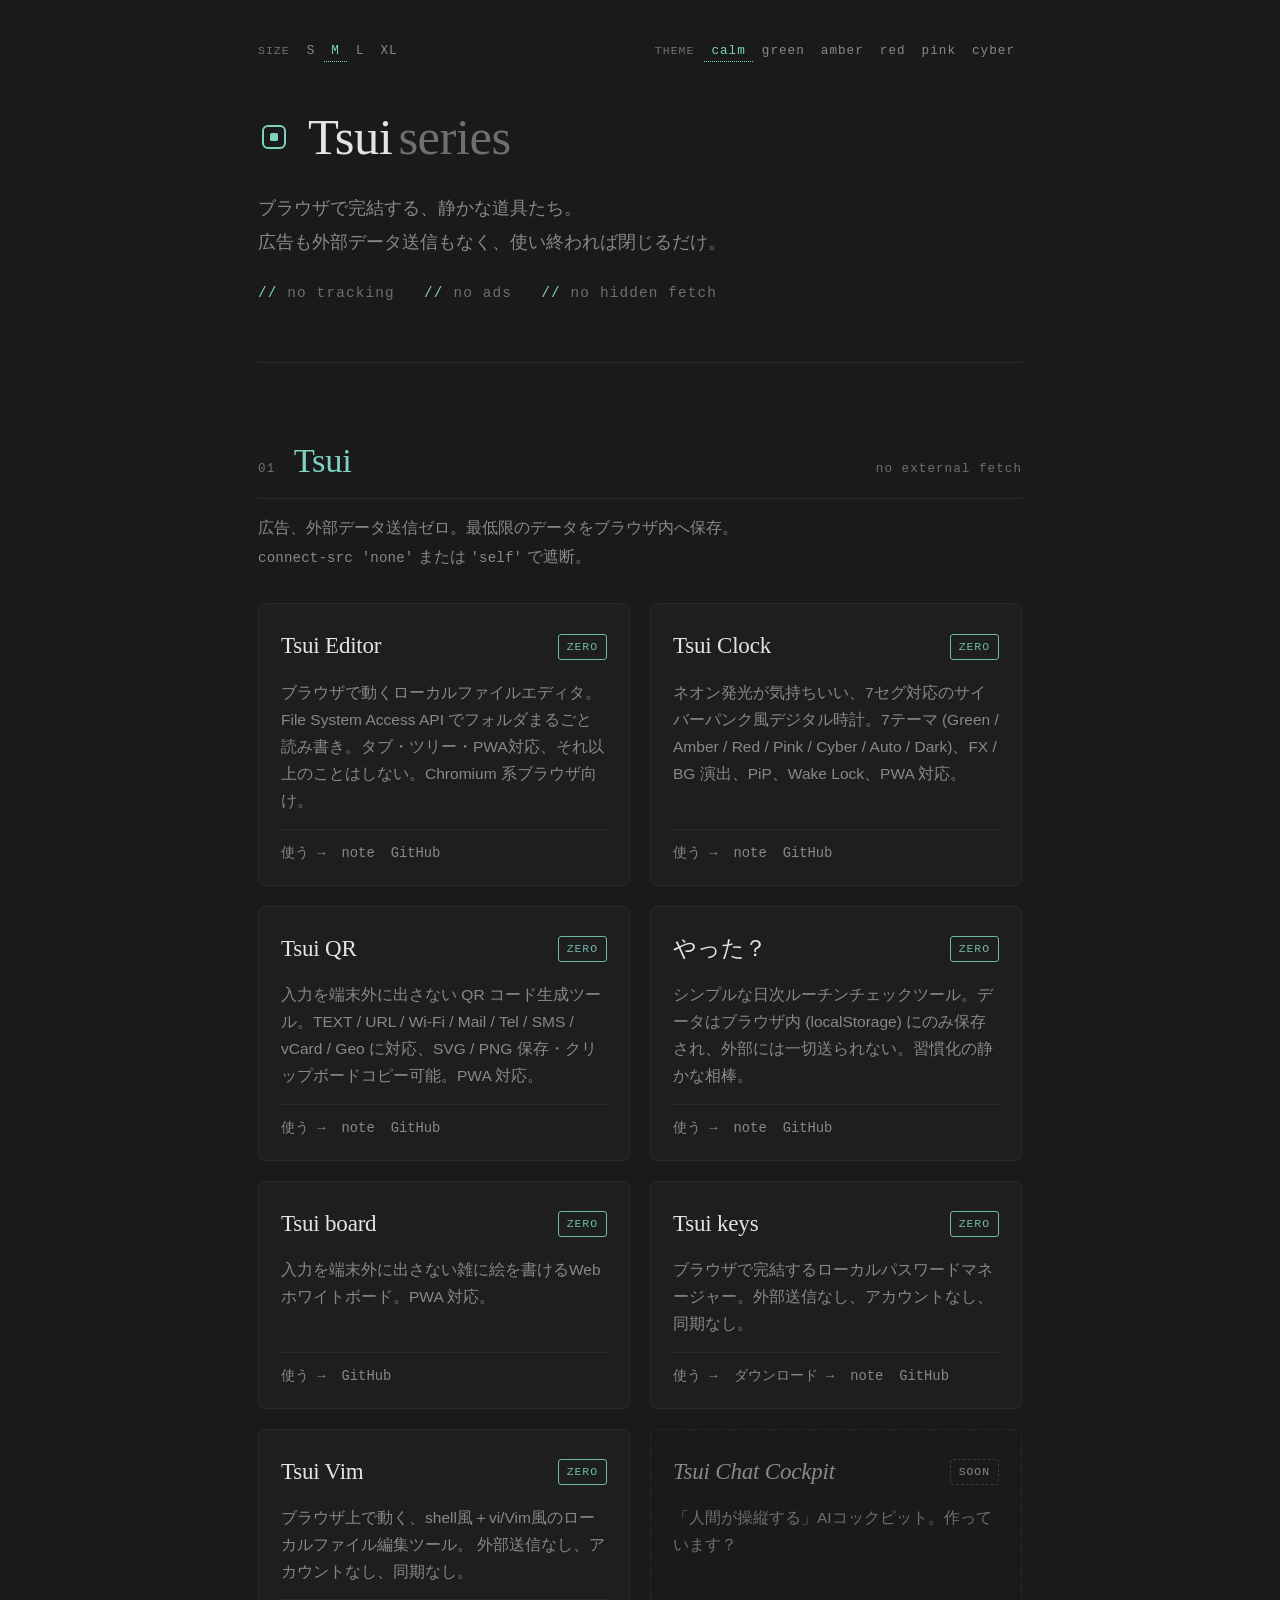
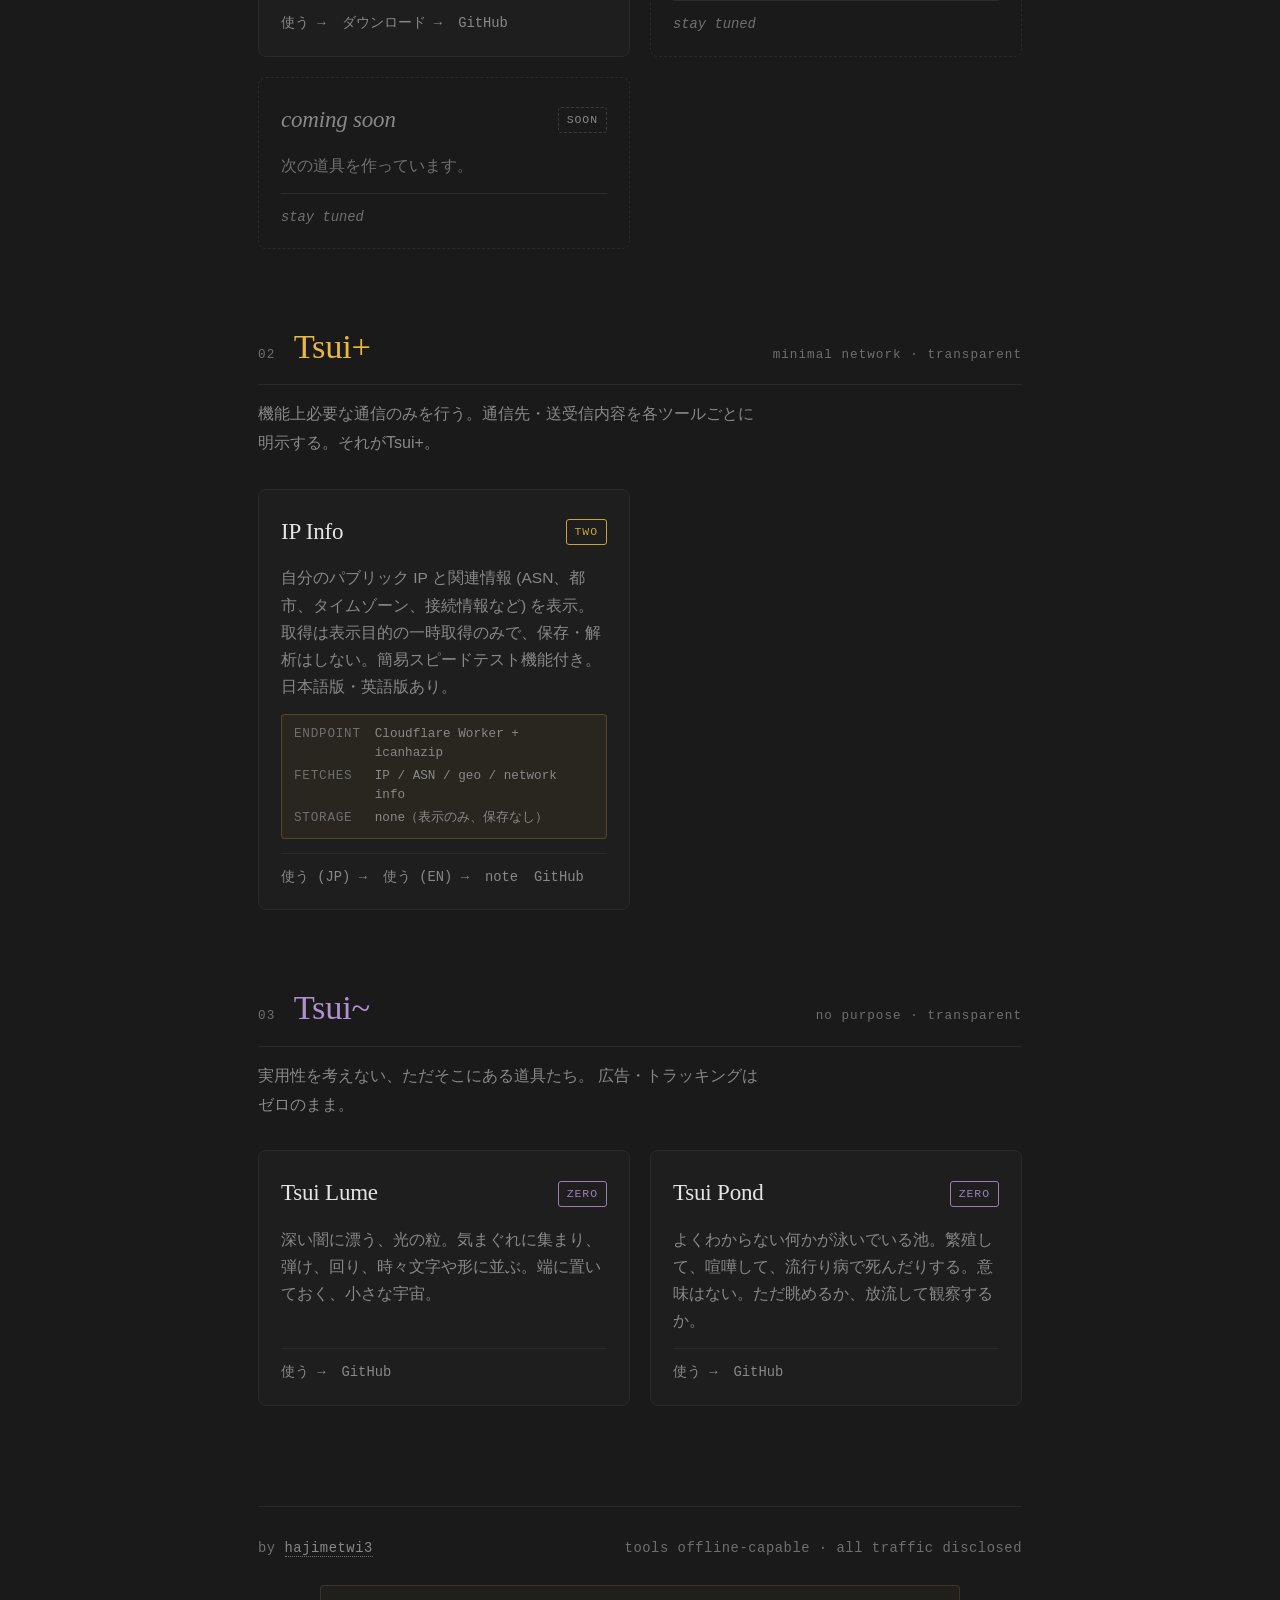
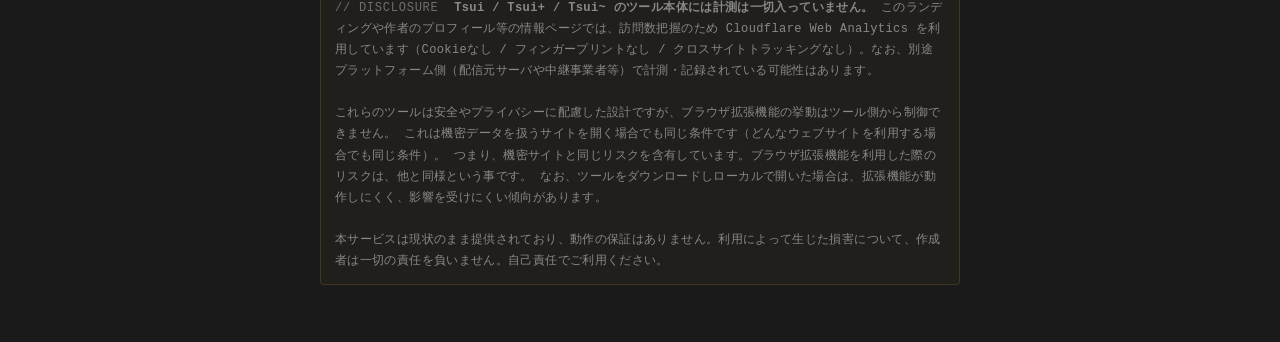
==== docs/Tsui-series/index.html @ 304be8a9 "Update index.html" ====
<!DOCTYPE html>
<html lang="ja" data-size="M">
<head>
<meta charset="UTF-8">
<!-- Clickjacking defense -->
<style id="antiClickjack">html{display:none !important;}</style>
<script>
  (function(){
    if (self === top) {
      var s = document.getElementById('antiClickjack');
      if (s && s.parentNode) s.parentNode.removeChild(s);
    } else {
      try { top.location = self.location; } catch (e) {}
      try { document.documentElement.innerHTML = ''; } catch (e) {}
    }
  })();
</script>
<meta name="viewport" content="width=device-width, initial-scale=1">
<meta name="referrer" content="no-referrer">
<meta name="theme-color" content="#1a1a1a">
<meta name="description" content="Tsui series — 静かな道具たち。ブラウザで完結、広告なし、プライバシー配慮。">
<meta http-equiv="Content-Security-Policy" content="default-src 'none'; script-src 'self' 'unsafe-inline' https://static.cloudflareinsights.com; style-src 'self' 'unsafe-inline'; img-src 'self' data:; font-src 'self' data:; connect-src https://cloudflareinsights.com; base-uri 'none'; form-action 'none';">
<link rel="icon" href="data:image/svg+xml,%3Csvg xmlns='http://www.w3.org/2000/svg' viewBox='0 0 32 32'%3E%3Crect width='32' height='32' rx='6' fill='%231a1a1a'/%3E%3Crect x='7' y='7' width='18' height='18' rx='4' fill='none' stroke='%237dd3c0' stroke-width='2'/%3E%3Crect x='13' y='13' width='6' height='6' rx='1' fill='%237dd3c0'/%3E%3C/svg%3E">
<title>Tsui series — 静かな道具たち</title>
<style>
  * { box-sizing: border-box; margin: 0; padding: 0; }

  :root {
    --bg: #1a1a1a;
    --bg-card: #1e1e1e;
    --fg: #e4e4e4;
    --fg-dim: #888;
    --fg-faint: #6f6f6f;
    --accent: #7dd3c0;         /* calm — teal */
    --accent-plus: #e8b842;    /* calm — amber */
    --accent-tilde: #b28fd0;   /* calm — muted violet (for Tsui~) */
    --glow-color: transparent;
    --border: #2a2a2a;
    --border-strong: #3a3a3a;
    --fs-scale: 1.15;          /* M (default): S=1.0 / M=1.15 / L=1.3 / XL=1.5 */
  }

  /* ========== Font size levels ========== */

  html[data-size="S"]  { --fs-scale: 1;    }
  html[data-size="M"]  { --fs-scale: 1.15; }
  html[data-size="L"]  { --fs-scale: 1.3;  }
  html[data-size="XL"] { --fs-scale: 1.5;  }

  /* ========== Neon themes (Tsui Clock 互換パレット) ========== */

  html[data-theme="green"]  { --accent:#39ff77; --accent-plus:#ffb000; --accent-tilde:#c0a8ff; --glow-color:#39ff77; }
  html[data-theme="amber"]  { --accent:#ffb000; --accent-plus:#ff26b3; --accent-tilde:#8affc0; --glow-color:#ffb000; }
  html[data-theme="red"]    { --accent:#ffc0b8; --accent-plus:#39ff77; --accent-tilde:#b8c8ff; --glow-color:#ff2020; }
  html[data-theme="pink"]   { --accent:#ffc8f0; --accent-plus:#39ff77; --accent-tilde:#c8e0ff; --glow-color:#ff26b3; }
  html[data-theme="cyber"]  { --accent:#B2FFCA; --accent-plus:#ff26b3; --accent-tilde:#ffd4a3; --glow-color:#39ff77; }

  html[data-theme] h1.title,
  html[data-theme] .tier h2,
  html[data-theme] .plus-sign,
  html[data-theme] .tilde-sign,
  html[data-theme] .theme-switch button.active {
    text-shadow: 0 0 10px var(--glow-color), 0 0 22px var(--glow-color);
  }
  html[data-theme] .brand svg {
    filter: drop-shadow(0 0 6px var(--glow-color));
  }

  html { background: var(--bg); }

  body {
    font-family: -apple-system, BlinkMacSystemFont, "Segoe UI", "Hiragino Sans", "Yu Gothic UI", sans-serif;
    background: var(--bg);
    color: var(--fg);
    font-size: calc(15px * var(--fs-scale));
    line-height: 1.75;
    -webkit-font-smoothing: antialiased;
    min-height: 100vh;
  }

  .mono, code {
    font-family: ui-monospace, "SF Mono", Menlo, Consolas, monospace;
    font-size: 0.88em;
    letter-spacing: 0.01em;
  }
  code { color: var(--fg-dim); }

  .container {
    max-width: 820px;
    margin: 0 auto;
    padding: 40px 28px 60px;
  }

  /* ========== Theme switch ========== */

  .theme-switch {
    display: flex;
    align-items: center;
    justify-content: flex-end;
    gap: 2px;
    font-family: ui-monospace, "SF Mono", Menlo, Consolas, monospace;
    font-size: calc(11px * var(--fs-scale));
    letter-spacing: 0.08em;
    flex-wrap: wrap;
  }

  .theme-switch .theme-label {
    color: var(--fg-faint);
    margin-right: 8px;
    font-size: calc(10px * var(--fs-scale));
    text-transform: uppercase;
  }

  .theme-switch button {
    background: transparent;
    border: none;
    color: var(--fg-dim);
    cursor: pointer;
    font-family: inherit;
    font-size: inherit;
    letter-spacing: inherit;
    padding: 3px 7px;
    border-bottom: 1px dotted transparent;
    transition: color 0.2s, border-color 0.2s, text-shadow 0.3s;
  }

  .theme-switch button:hover { color: var(--fg); }

  .theme-switch button.active {
    color: var(--accent);
    border-bottom-color: var(--accent);
  }

  /* ========== Size switch (theme-switch と同じ見た目、位置は左) ========== */

  .top-controls {
    display: flex;
    justify-content: space-between;
    align-items: center;
    gap: 12px;
    margin-bottom: 50px;
    flex-wrap: wrap;
  }

  .size-switch {
    display: flex;
    align-items: center;
    gap: 2px;
    font-family: ui-monospace, "SF Mono", Menlo, Consolas, monospace;
    font-size: calc(11px * var(--fs-scale));
    letter-spacing: 0.08em;
  }

  .size-switch .size-label {
    color: var(--fg-faint);
    margin-right: 8px;
    font-size: calc(10px * var(--fs-scale));
    text-transform: uppercase;
  }

  .size-switch button {
    background: transparent;
    border: none;
    color: var(--fg-dim);
    cursor: pointer;
    font-family: inherit;
    font-size: inherit;
    letter-spacing: inherit;
    padding: 3px 7px;
    border-bottom: 1px dotted transparent;
    transition: color 0.2s, border-color 0.2s;
  }

  .size-switch button:hover { color: var(--fg); }

  .size-switch button.active {
    color: var(--accent);
    border-bottom-color: var(--accent);
  }

  /* ========== Masthead ========== */

  .masthead {
    padding-bottom: 56px;
    border-bottom: 1px solid var(--border);
    margin-bottom: 80px;
  }

  .brand {
    display: flex;
    align-items: center;
    gap: 18px;
    margin-bottom: 28px;
  }

  .brand svg {
    width: 32px;
    height: 32px;
    color: var(--accent);
    flex-shrink: 0;
    transition: filter 0.3s;
  }

  h1.title {
    font-family: Georgia, "Iowan Old Style", "Hiragino Mincho ProN", "Yu Mincho", serif;
    font-size: calc(44px * var(--fs-scale));
    font-weight: 400;
    letter-spacing: -0.5px;
    line-height: 1;
    transition: text-shadow 0.3s;
  }

  h1.title .series {
    color: var(--fg-faint);
    font-weight: 300;
    margin-left: 6px;
    text-shadow: none !important;
  }

  .tagline {
    color: var(--fg-dim);
    font-size: calc(16px * var(--fs-scale));
    line-height: 1.85;
    max-width: 58ch;
  }

  .manifesto {
    margin-top: 22px;
    font-family: ui-monospace, "SF Mono", Menlo, Consolas, monospace;
    font-size: calc(12.5px * var(--fs-scale));
    letter-spacing: 0.08em;
    color: var(--fg-faint);
    text-transform: lowercase;
  }

  .manifesto span { color: var(--accent); }

  /* ========== Tier ========== */

  .tier { margin-bottom: 80px; }
  .tier:last-of-type { margin-bottom: 0; }

  .tier-header {
    display: flex;
    align-items: baseline;
    gap: 18px;
    margin-bottom: 14px;
    padding-bottom: 18px;
    border-bottom: 1px solid var(--border);
  }

  .tier-num {
    color: var(--fg-faint);
    font-size: calc(11px * var(--fs-scale));
    font-family: ui-monospace, "SF Mono", Menlo, Consolas, monospace;
    letter-spacing: 0.1em;
  }

  .tier h2 {
    font-family: Georgia, "Iowan Old Style", "Hiragino Mincho ProN", "Yu Mincho", serif;
    font-size: calc(30px * var(--fs-scale));
    font-weight: 400;
    letter-spacing: -0.3px;
    line-height: 1;
    color: var(--accent);
    transition: text-shadow 0.3s;
  }

  .tier.plus h2 { color: var(--accent-plus); }
  .tier.plus h2 .plus-sign { color: var(--accent-plus); }

  .tier.tilde h2 { color: var(--accent-tilde); }
  .tier.tilde h2 .tilde-sign { color: var(--accent-tilde); font-weight: 300; }

  .tier-meta {
    color: var(--fg-faint);
    font-size: calc(11px * var(--fs-scale));
    font-family: ui-monospace, "SF Mono", Menlo, Consolas, monospace;
    letter-spacing: 0.08em;
    margin-left: auto;
  }

  .tier-desc {
    color: var(--fg-dim);
    font-size: calc(14px * var(--fs-scale));
    line-height: 1.8;
    margin-bottom: 32px;
    max-width: 56ch;
  }

  /* ========== Tool cards ========== */

  .tools {
    display: grid;
    grid-template-columns: repeat(auto-fill, minmax(340px, 1fr));
    gap: 20px;
  }

  .tool {
    background: var(--bg-card);
    border: 1px solid var(--border);
    border-radius: 8px;
    padding: 22px 22px 18px;
    display: flex;
    flex-direction: column;
    transition: border-color 0.2s ease;
  }

  .tool:hover { border-color: var(--border-strong); }

  .tool-head {
    display: flex;
    align-items: center;
    gap: 10px;
    margin-bottom: 12px;
    flex-wrap: wrap;
  }

  .tool h3 {
    font-family: Georgia, "Iowan Old Style", "Hiragino Mincho ProN", "Yu Mincho", serif;
    font-size: calc(20px * var(--fs-scale));
    font-weight: 400;
    letter-spacing: -0.2px;
    color: var(--fg);
    margin-right: auto;
  }

  .badge {
    font-family: ui-monospace, "SF Mono", Menlo, Consolas, monospace;
    font-size: calc(10px * var(--fs-scale));
    letter-spacing: 0.08em;
    padding: 2px 8px;
    border-radius: 3px;
    border: 1px solid var(--border-strong);
    color: var(--fg-dim);
    text-transform: uppercase;
    white-space: nowrap;
  }

  .badge-pure { color: var(--accent); border-color: var(--accent); opacity: 0.85; }
  .badge-plus { color: var(--accent-plus); border-color: var(--accent-plus); opacity: 0.85; }
  .badge-tilde { color: var(--accent-tilde); border-color: var(--accent-tilde); opacity: 0.85; }
  .badge-wip  { color: var(--fg-dim); border-style: dashed; }

  .tool p.desc {
    color: var(--fg-dim);
    font-size: calc(13.5px * var(--fs-scale));
    line-height: 1.75;
    margin-bottom: 14px;
    flex: 1;
  }

  /* Transparency block (Tsui+) */
  .transparency {
    font-family: ui-monospace, "SF Mono", Menlo, Consolas, monospace;
    font-size: calc(11px * var(--fs-scale));
    background: color-mix(in srgb, var(--accent-plus) 5%, transparent);
    border: 1px solid color-mix(in srgb, var(--accent-plus) 22%, transparent);
    border-radius: 4px;
    padding: 10px 12px;
    margin-bottom: 14px;
    display: grid;
    grid-template-columns: auto 1fr;
    column-gap: 14px;
    row-gap: 4px;
    line-height: 1.5;
  }
  .transparency dt {
    color: var(--fg-faint);
    text-transform: uppercase;
    letter-spacing: 0.06em;
  }
  .transparency dd { color: var(--fg-dim); }

  .tool-links {
    display: flex;
    gap: 16px;
    padding-top: 12px;
    border-top: 1px solid var(--border);
    font-family: ui-monospace, "SF Mono", Menlo, Consolas, monospace;
    font-size: calc(12px * var(--fs-scale));
    flex-wrap: wrap;
  }

  .tool-links a {
    color: var(--fg-dim);
    text-decoration: none;
    border-bottom: 1px dotted transparent;
    transition: color 0.15s, border-color 0.15s;
  }

  .tool-links a:hover {
    color: var(--accent);
    border-bottom-color: var(--accent);
  }

  .tier.plus .tool-links a:hover {
    color: var(--accent-plus);
    border-bottom-color: var(--accent-plus);
  }

  .tier.tilde .tool-links a:hover {
    color: var(--accent-tilde);
    border-bottom-color: var(--accent-tilde);
  }

  .tool-links a.disabled {
    opacity: 0.35;
    pointer-events: none;
  }

  .tool-links .links-sep {
    color: var(--fg-faint);
    user-select: none;
  }

  /* ========== Coming soon card ========== */

  .tool.coming-soon {
    background: transparent;
    border-style: dashed;
    border-color: var(--border);
  }

  .tool.coming-soon:hover { border-color: var(--border-strong); }

  .tool.coming-soon h3 {
    color: var(--fg-dim);
    font-style: italic;
  }

  .tool.coming-soon .desc {
    color: var(--fg-faint);
  }

  .tool.coming-soon .tool-links {
    color: var(--fg-faint);
    font-style: italic;
  }

  /* ========== Footer ========== */

  footer {
    margin-top: 100px;
    padding-top: 30px;
    border-top: 1px solid var(--border);
    color: var(--fg-faint);
    font-size: calc(12px * var(--fs-scale));
    font-family: ui-monospace, "SF Mono", Menlo, Consolas, monospace;
    display: flex;
    justify-content: space-between;
    flex-wrap: wrap;
    gap: 12px;
    letter-spacing: 0.04em;
  }

  footer a {
    color: var(--fg-dim);
    text-decoration: none;
    border-bottom: 1px dotted var(--fg-faint);
    transition: color 0.15s, border-color 0.15s;
  }

  footer a:hover {
    color: var(--accent);
    border-bottom-color: var(--accent);
  }

  /* ========== Analytics disclosure (このページのみ) ========== */

  .analytics-note {
    margin: 24px auto 0;
    max-width: 640px;
    padding: 12px 14px;
    font-family: ui-monospace, "SF Mono", Menlo, Consolas, monospace;
    font-size: calc(10.5px * var(--fs-scale));
    line-height: 1.75;
    color: var(--fg-dim);
    letter-spacing: 0.03em;
    background: color-mix(in srgb, var(--accent-plus) 3%, transparent);
    border: 1px solid color-mix(in srgb, var(--accent-plus) 15%, transparent);
    border-radius: 4px;
  }

  .analytics-note .label {
    color: var(--fg-faint);
    text-transform: uppercase;
    letter-spacing: 0.06em;
    margin-right: 8px;
  }

  /* ========== Focus visibility (keyboard a11y) ========== */

  .theme-switch button:focus-visible,
  .size-switch button:focus-visible,
  .tool-links a:focus-visible,
  footer a:focus-visible,
  .analytics-note a:focus-visible {
    outline: 2px solid var(--accent);
    outline-offset: 2px;
    border-radius: 2px;
  }

  /* ========== Responsive ========== */

  @media (max-width: 540px) {
    .container { padding: 24px 20px 40px; }
    h1.title { font-size: calc(34px * var(--fs-scale)); }
    .tier h2 { font-size: calc(24px * var(--fs-scale)); }
    .masthead { padding-bottom: 40px; margin-bottom: 60px; }
    .tier { margin-bottom: 60px; }
    .tools { grid-template-columns: 1fr; }
    .tier-meta { display: none; }
    .brand { gap: 14px; }
    .brand svg { width: 26px; height: 26px; }
    .top-controls { margin-bottom: 32px; flex-direction: column; align-items: flex-start; gap: 8px; }
    .theme-switch, .size-switch { justify-content: flex-start; flex-wrap: wrap; }
    .theme-switch .theme-label, .size-switch .size-label { display: none; }
  }

  @media (prefers-reduced-motion: reduce) {
    * { transition: none !important; animation: none !important; }
  }
</style>
</head>
<body>
<div class="container">

  <!-- ========== Top controls (size / theme) ========== -->
  <div class="top-controls">
    <div class="size-switch" role="group" aria-label="font size">
      <span class="size-label">size</span>
      <button type="button" data-size="S">S</button>
      <button type="button" data-size="M" class="active">M</button>
      <button type="button" data-size="L">L</button>
      <button type="button" data-size="XL">XL</button>
    </div>
    <div class="theme-switch" role="group" aria-label="neon theme (Tsui Clock互換)">
      <span class="theme-label">theme</span>
      <button type="button" data-theme="calm" class="active">calm</button>
      <button type="button" data-theme="green">green</button>
      <button type="button" data-theme="amber">amber</button>
      <button type="button" data-theme="red">red</button>
      <button type="button" data-theme="pink">pink</button>
      <button type="button" data-theme="cyber">cyber</button>
    </div>
  </div>

  <!-- ========== Masthead ========== -->
  <header class="masthead">
    <div class="brand">
      <svg viewBox="0 0 32 32" aria-hidden="true">
        <rect x="5" y="5" width="22" height="22" rx="5" fill="none" stroke="currentColor" stroke-width="2"/>
        <rect x="12" y="12" width="8" height="8" rx="1.5" fill="currentColor"/>
      </svg>
      <h1 class="title">Tsui<span class="series">series</span></h1>
    </div>
    <p class="tagline">
      ブラウザで完結する、静かな道具たち。<br>
      広告も外部データ送信もなく、使い終われば閉じるだけ。
    </p>
    <p class="manifesto">
      <span>//</span> no tracking &nbsp; <span>//</span> no ads &nbsp; <span>//</span> no hidden fetch
    </p>
  </header>

  <!-- ========== Tier 01: Tsui (pure) ========== -->
  <section class="tier pure">
    <div class="tier-header">
      <span class="tier-num">01</span>
      <h2>Tsui</h2>
      <span class="tier-meta">no external fetch</span>
    </div>
    <p class="tier-desc">
      広告、外部データ送信ゼロ。最低限のデータをブラウザ内へ保存。<code>connect-src 'none'</code> または <code>'self'</code> で遮断。
    </p>

    <div class="tools">

      <!-- Tsui Editor -->
      <article class="tool">
        <div class="tool-head">
          <h3>Tsui Editor</h3>
          <span class="badge badge-pure">Zero</span>
        </div>
        <p class="desc">ブラウザで動くローカルファイルエディタ。File System Access API でフォルダまるごと読み書き。タブ・ツリー・PWA対応、それ以上のことはしない。Chromium 系ブラウザ向け。</p>
        <nav class="tool-links">
          <a href="https://hajimetwi3.github.io/misc/tools/tsui-editor/tsui-editor.html">使う →</a>
          <a href="https://note.com/hajimetwi3/n/n5a3475a672c0">note</a>
          <a href="https://github.com/hajimetwi3/misc/tree/main/docs/tools/tsui-editor">GitHub</a>
        </nav>
      </article>

      <!-- Tsui Clock -->
      <article class="tool">
        <div class="tool-head">
          <h3>Tsui Clock</h3>
          <span class="badge badge-pure">Zero</span>
        </div>
        <p class="desc">ネオン発光が気持ちいい、7セグ対応のサイバーパンク風デジタル時計。7テーマ (Green / Amber / Red / Pink / Cyber / Auto / Dark)、FX / BG 演出、PiP、Wake Lock、PWA 対応。</p>
        <nav class="tool-links">
          <a href="https://hajimetwi3.github.io/misc/tools/tsui-clock/">使う →</a>
          <a href="https://note.com/hajimetwi3/n/nbdf5cbde25fe">note</a>
          <a href="https://github.com/hajimetwi3/misc/tree/main/docs/tools/tsui-clock">GitHub</a>
        </nav>
      </article>

      <!-- Tsui QR -->
      <article class="tool">
        <div class="tool-head">
          <h3>Tsui QR</h3>
          <span class="badge badge-pure">Zero</span>
        </div>
        <p class="desc">入力を端末外に出さない QR コード生成ツール。TEXT / URL / Wi-Fi / Mail / Tel / SMS / vCard / Geo に対応、SVG / PNG 保存・クリップボードコピー可能。PWA 対応。</p>
        <nav class="tool-links">
          <a href="https://hajimetwi3.github.io/tsui-qr/">使う →</a>
          <a href="https://note.com/hajimetwi3/n/na0c77bdc19b4">note</a>
          <a href="https://github.com/hajimetwi3/tsui-qr">GitHub</a>
        </nav>
      </article>

      <!-- やった？ -->
      <article class="tool">
        <div class="tool-head">
          <h3>やった？</h3>
          <span class="badge badge-pure">Zero</span>
        </div>
        <p class="desc">シンプルな日次ルーチンチェックツール。データはブラウザ内 (localStorage) にのみ保存され、外部には一切送られない。習慣化の静かな相棒。</p>
        <nav class="tool-links">
          <a href="https://hajimetwi3.github.io/misc/tools/yatta/">使う →</a>
          <a href="https://note.com/hajimetwi3/n/n3dc77378c5c4">note</a>
          <a href="https://github.com/hajimetwi3/misc/tree/main/docs/tools/yatta">GitHub</a>
        </nav>
      </article>

      <!-- Tsui QR -->
      <article class="tool">
        <div class="tool-head">
          <h3>Tsui board</h3>
          <span class="badge badge-pure">Zero</span>
        </div>
        <p class="desc">入力を端末外に出さない雑に絵を書けるWebホワイトボード。PWA 対応。</p>
        <nav class="tool-links">
          <a href="https://hajimetwi3.github.io/tsui-board/">使う →</a>
          <a href="https://github.com/hajimetwi3/tsui-board/">GitHub</a>
        </nav>
      </article>

      <!-- Tsui keys -->
      <article class="tool">
        <div class="tool-head">
          <h3>Tsui keys</h3>
          <span class="badge badge-pure">Zero</span>
        </div>
        <p class="desc">ブラウザで完結するローカルパスワードマネージャー。外部送信なし、アカウントなし、同期なし。</p>
        <nav class="tool-links">
          <a href="https://tsuikeys.pages.dev/">使う →</a> 
          <a href="https://github.com/hajimetwi3/Tsui-keys/releases/latest">ダウンロード →</a>
          <a href="https://note.com/hajimetwi3/n/nece01928dc72">note</a>
          <a href="https://github.com/hajimetwi3/Tsui-keys">GitHub</a>
        </nav>
      </article>

      <!-- Tsui Vim -->
      <article class="tool">
        <div class="tool-head">
          <h3>Tsui Vim</h3>
          <span class="badge badge-pure">Zero</span>
        </div>
        <p class="desc">ブラウザ上で動く、shell風＋vi/Vim風のローカルファイル編集ツール。 外部送信なし、アカウントなし、同期なし。</p>
        <nav class="tool-links">
          <a href="https://tsuivim.pages.dev/">使う →</a> 
          <a href="https://github.com/hajimetwi3/Tsui-vim/releases/latest">ダウンロード →</a>
          <a href="https://github.com/hajimetwi3/Tsui-vim/">GitHub</a>
        </nav>
      </article>
      
      <!-- Coming soon -->
      <article class="tool coming-soon" aria-label="coming soon">
        <div class="tool-head">
          <h3>Tsui Chat Cockpit</h3>
          <span class="badge badge-wip">soon</span>
        </div>
        <p class="desc">「人間が操縦する」AIコックピット。作っています？</p>
        <nav class="tool-links">
          <span>stay tuned</span>
        </nav>
      </article>

      
      <!-- Coming soon -->
      <article class="tool coming-soon" aria-label="coming soon">
        <div class="tool-head">
          <h3>coming soon</h3>
          <span class="badge badge-wip">soon</span>
        </div>
        <p class="desc">次の道具を作っています。</p>
        <nav class="tool-links">
          <span>stay tuned</span>
        </nav>
      </article>

    </div>
  </section>

  <!-- ========== Tier 02: Tsui+ ========== -->
  <section class="tier plus">
    <div class="tier-header">
      <span class="tier-num">02</span>
      <h2>Tsui<span class="plus-sign">+</span></h2>
      <span class="tier-meta">minimal network · transparent</span>
    </div>
    <p class="tier-desc">
      機能上必要な通信のみを行う。通信先・送受信内容を各ツールごとに明示する。それがTsui+。
    </p>

    <div class="tools">

      <!-- IP Info (showip) -->
      <article class="tool">
        <div class="tool-head">
          <h3>IP Info</h3>
          <span class="badge badge-plus">Two</span>
        </div>
        <p class="desc">自分のパブリック IP と関連情報 (ASN、都市、タイムゾーン、接続情報など) を表示。取得は表示目的の一時取得のみで、保存・解析はしない。簡易スピードテスト機能付き。日本語版・英語版あり。</p>
        <dl class="transparency">
          <dt>endpoint</dt><dd>Cloudflare Worker + icanhazip</dd>
          <dt>fetches</dt><dd>IP / ASN / geo / network info</dd>
          <dt>storage</dt><dd>none（表示のみ、保存なし）</dd>
        </dl>
        <nav class="tool-links">
          <a href="https://hajimetwi3.github.io/hajimetwi3/tools/showip.html">使う (JP) →</a>
          <a href="https://hajimetwi3.github.io/hajimetwi3/tools/showip.en.html">使う (EN) →</a>
          <a href="https://note.com/hajimetwi3/n/nf5467f5481ae">note</a>
          <a href="https://github.com/hajimetwi3/hajimetwi3/blob/main/docs/tools/showip.md">GitHub</a>
        </nav>
      </article>

    </div>
  </section>

  <!-- ========== Tier 03: Tsui~ ========== -->
  <section class="tier tilde">
    <div class="tier-header">
      <span class="tier-num">03</span>
      <h2>Tsui<span class="tilde-sign">~</span></h2>
      <span class="tier-meta">no purpose · transparent</span>
    </div>
    <p class="tier-desc">
      実用性を考えない、ただそこにある道具たち。
      広告・トラッキングはゼロのまま。
    </p>

    <div class="tools">

      <!-- Tsui Lume -->
      <article class="tool">
        <div class="tool-head">
          <h3>Tsui Lume</h3>
          <span class="badge badge-tilde">Zero</span>
        </div>
        <p class="desc">深い闇に漂う、光の粒。気まぐれに集まり、弾け、回り、時々文字や形に並ぶ。端に置いておく、小さな宇宙。</p>
        <nav class="tool-links">
          <a href="https://hajimetwi3.github.io/Tsui-Lume/">使う →</a>
          <a href="https://github.com/hajimetwi3/tsui-lume">GitHub</a>
        </nav>
      </article>

      <!-- Tsui Pond -->
      <article class="tool">
        <div class="tool-head">
          <h3>Tsui Pond</h3>
          <span class="badge badge-tilde">Zero</span>
        </div>
        <p class="desc">よくわからない何かが泳いでいる池。繁殖して、喧嘩して、流行り病で死んだりする。意味はない。ただ眺めるか、放流して観察するか。</p>
        <nav class="tool-links">
          <a href="https://hajimetwi3.github.io/Tsui-Pond/">使う →</a>
          <a href="https://github.com/hajimetwi3/tsui-pond">GitHub</a>
        </nav>
      </article>

    </div>
  </section>

  <!-- ========== Footer ========== -->
  <footer>
    <span>by <a href="https://hajimetwi3.github.io/hajimetwi3/">hajimetwi3</a></span>
    <span>tools offline-capable · all traffic disclosed</span>
  </footer>

  <!-- ========== Analytics disclosure ========== -->
  <aside class="analytics-note" aria-label="analytics disclosure">
    <span class="label">// disclosure</span>
    <strong style="color:var(--fg-dim)">Tsui / Tsui+ / Tsui~ のツール本体には計測は一切入っていません。</strong>
    このランディングや作者のプロフィール等の情報ページでは、訪問数把握のため Cloudflare Web Analytics を利用しています（Cookieなし / フィンガープリントなし / クロスサイトトラッキングなし）。なお、別途プラットフォーム側（配信元サーバや中継事業者等）で計測・記録されている可能性はあります。<br><br>
    これらのツールは安全やプライバシーに配慮した設計ですが、ブラウザ拡張機能の挙動はツール側から制御できません。
    これは機密データを扱うサイトを開く場合でも同じ条件です（どんなウェブサイトを利用する場合でも同じ条件）。
    つまり、機密サイトと同じリスクを含有しています。ブラウザ拡張機能を利用した際のリスクは、他と同様という事です。
    なお、ツールをダウンロードしローカルで開いた場合は、拡張機能が動作しにくく、影響を受けにくい傾向があります。<br><br>
    本サービスは現状のまま提供されており、動作の保証はありません。利用によって生じた損害について、作成者は一切の責任を負いません。自己責任でご利用ください。
    
  </aside>

</div>

<script>
  // Neon theme switcher — Tsui Clock 互換パレット、セッション限定 (no residue)
  (function(){
    var buttons = document.querySelectorAll('.theme-switch button');
    buttons.forEach(function(btn){
      btn.addEventListener('click', function(){
        var theme = btn.dataset.theme;
        if (theme === 'calm') {
          document.documentElement.removeAttribute('data-theme');
        } else {
          document.documentElement.dataset.theme = theme;
        }
        buttons.forEach(function(b){
          b.classList.toggle('active', b === btn);
        });
      });
    });
  })();

  // Font size switcher — S / M(default) / L / XL、セッション限定 (no residue)
  (function(){
    var buttons = document.querySelectorAll('.size-switch button');
    buttons.forEach(function(btn){
      btn.addEventListener('click', function(){
        document.documentElement.dataset.size = btn.dataset.size;
        buttons.forEach(function(b){
          b.classList.toggle('active', b === btn);
        });
      });
    });
  })();
</script>
<!-- This page is itself Tsui-compliant: no ads, no cookies, no fingerprinting. -->
<!-- Cloudflare Web Analytics (このランディングページのみ、訪問数・国程度の計測) -->
<script defer src="https://static.cloudflareinsights.com/beacon.min.js" data-cf-beacon='{"token": "219971a8b25d4506877afc0a72110eb1"}'></script>
</body>
</html>
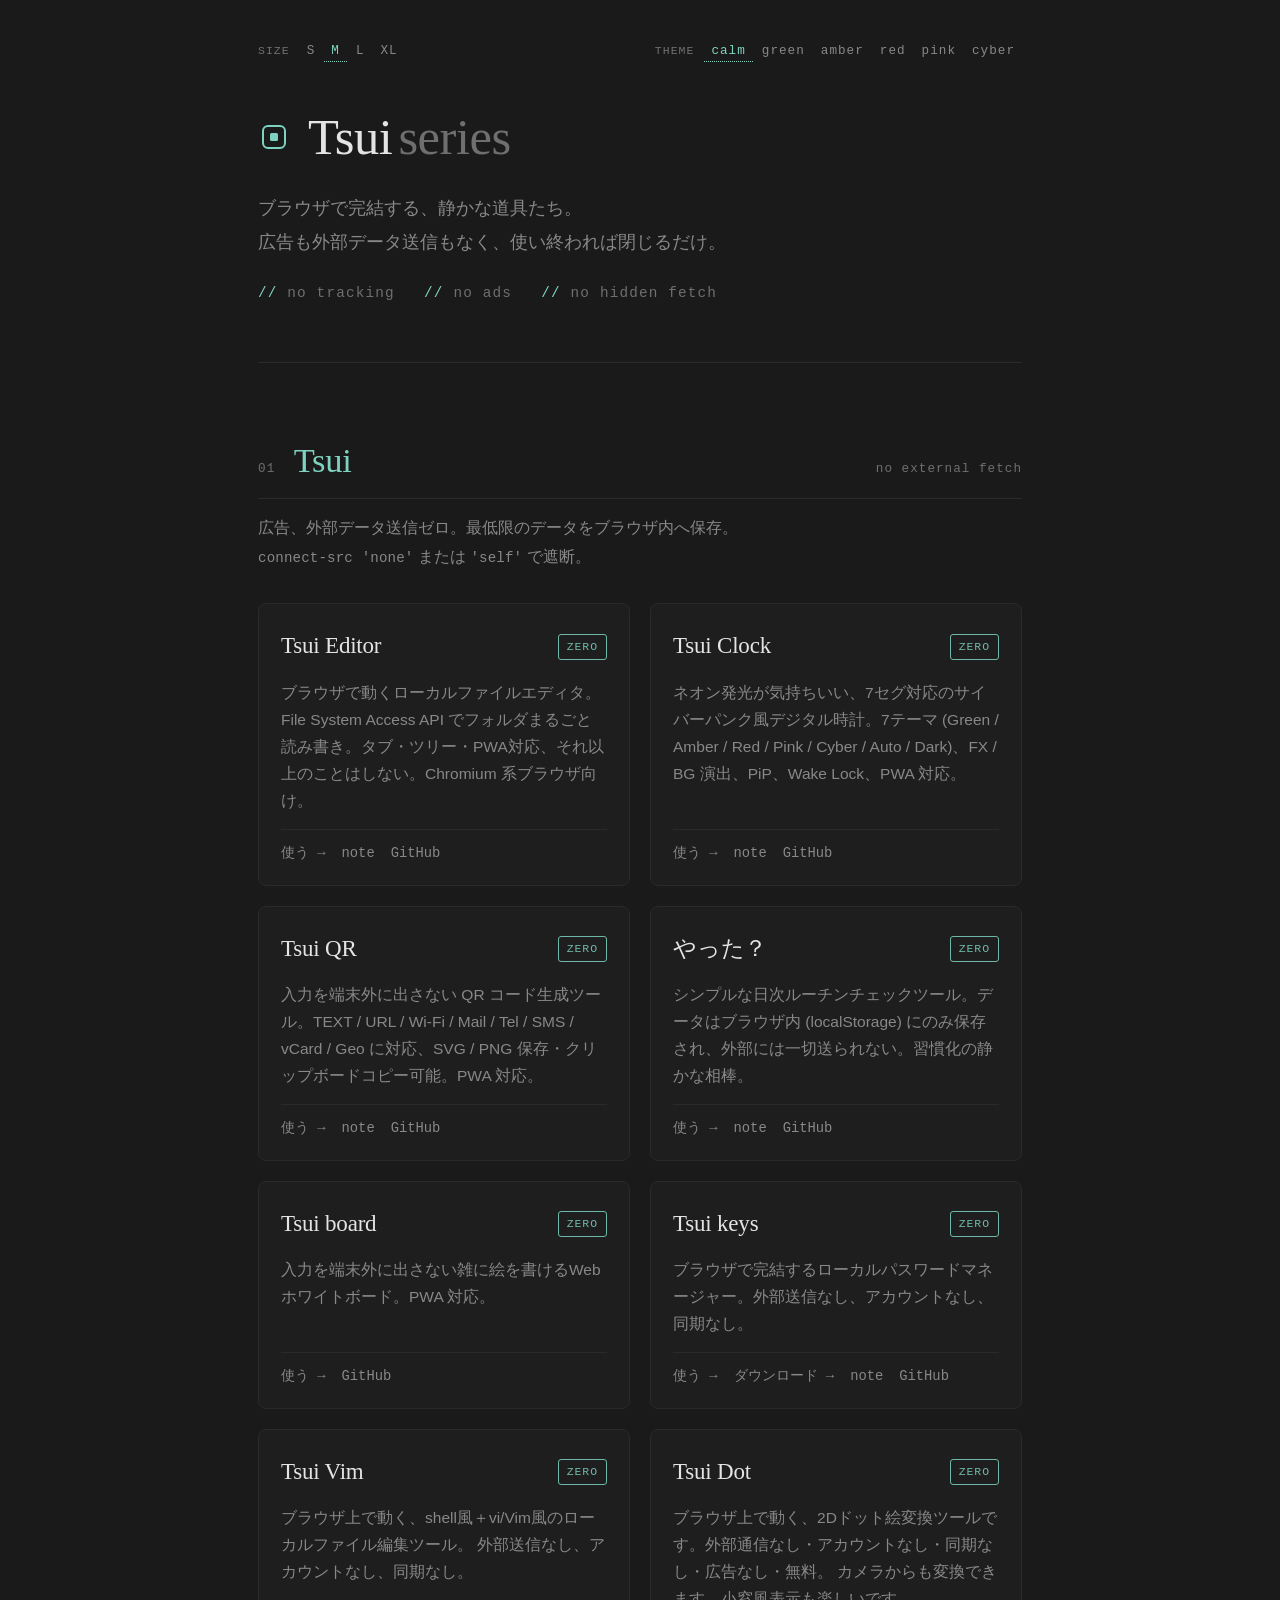
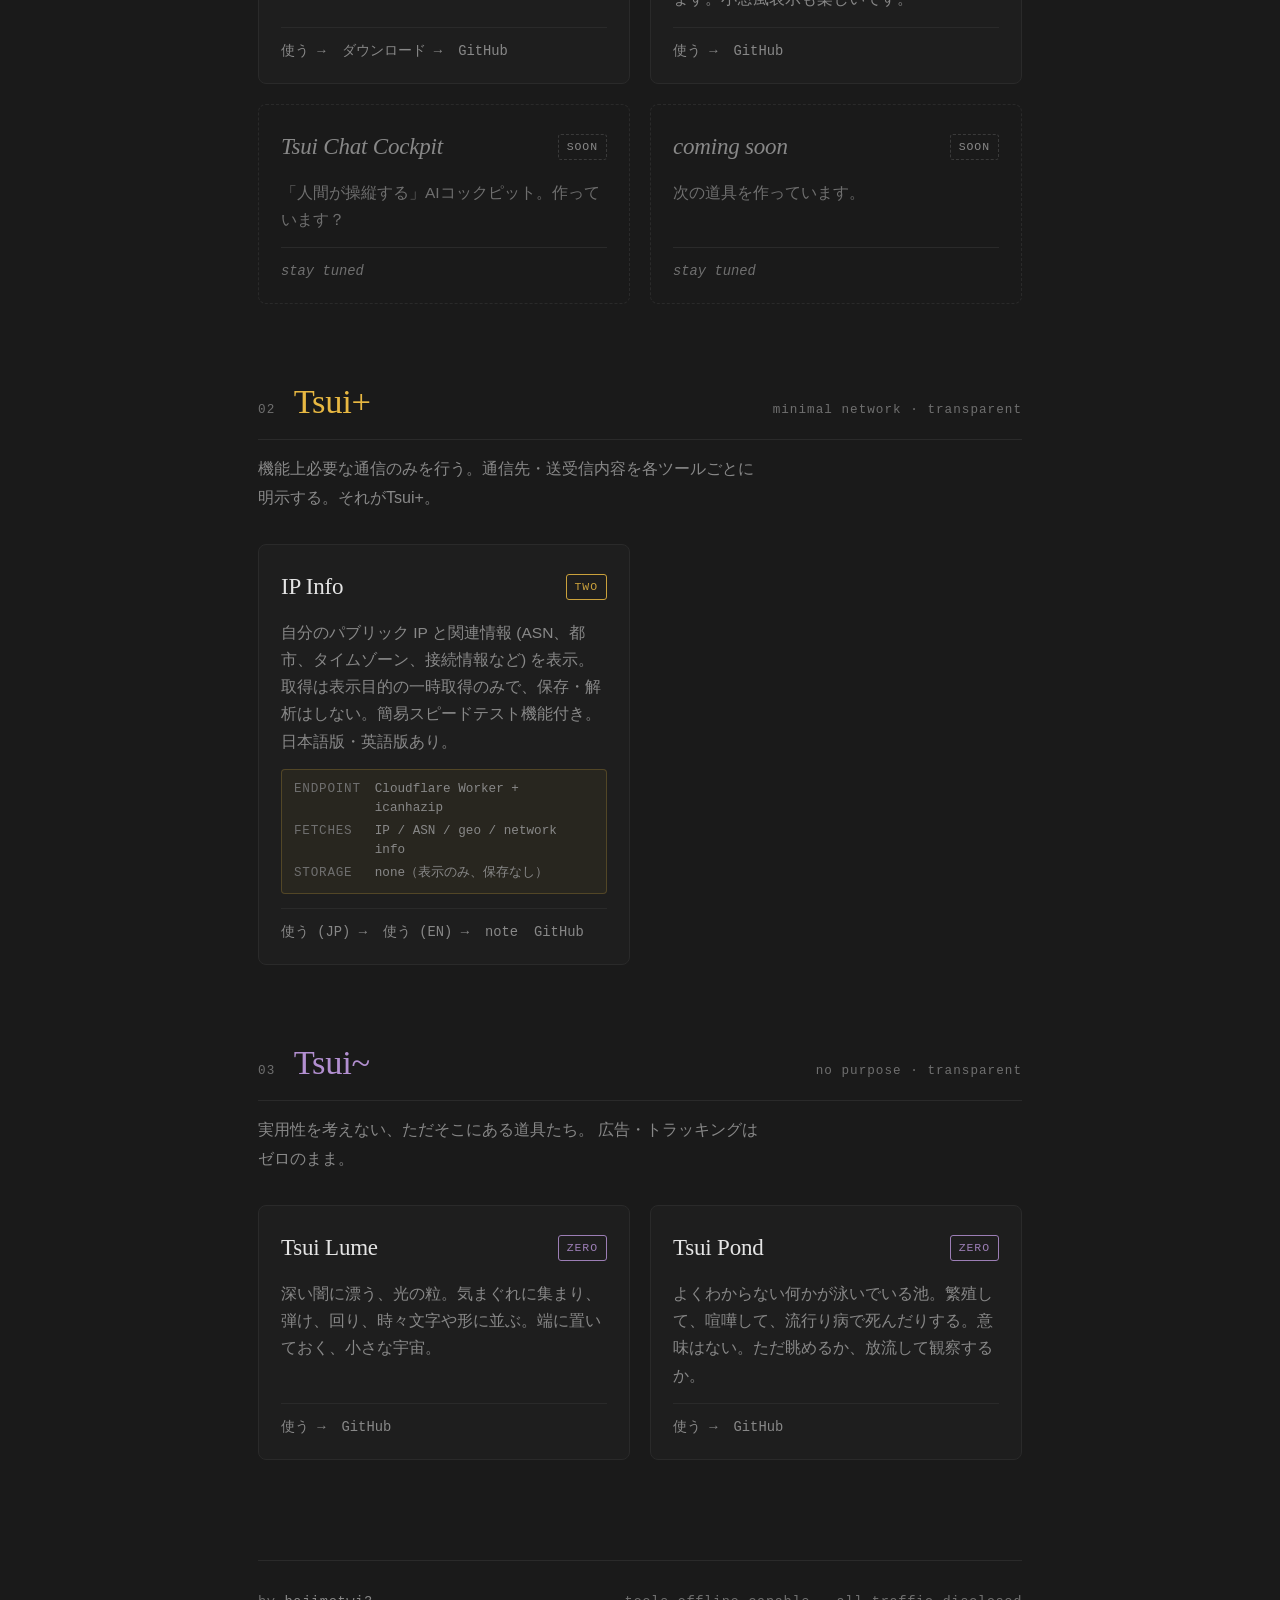
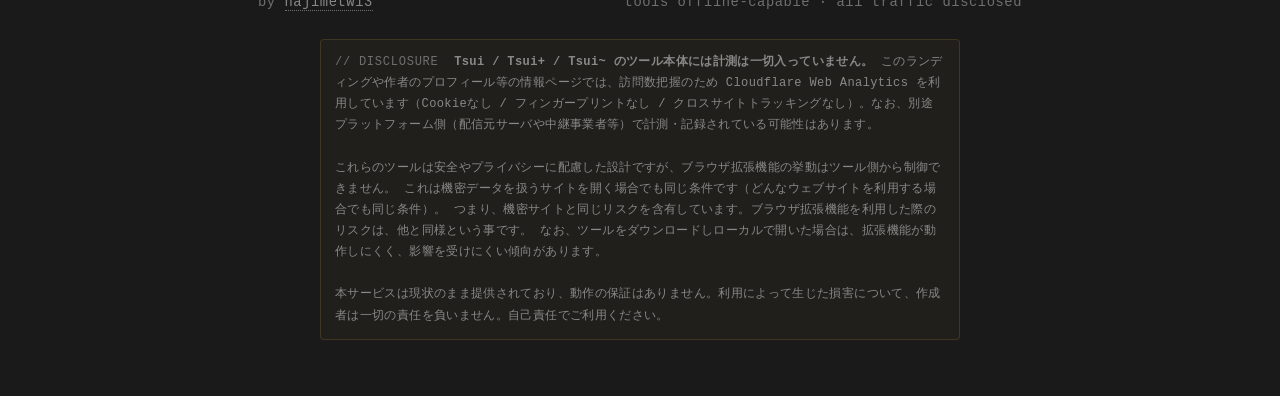
==== commit 67949a2c: "Update index.html" ====
--- a/docs/Tsui-series/index.html
+++ b/docs/Tsui-series/index.html
@@ -674,6 +674,20 @@
           <a href="https://github.com/hajimetwi3/Tsui-vim/">GitHub</a>
         </nav>
       </article>
+
+      <!-- Tsui Vim -->
+      <article class="tool">
+        <div class="tool-head">
+          <h3>Tsui Dot</h3>
+          <span class="badge badge-pure">Zero</span>
+        </div>
+        <p class="desc">ブラウザ上で動く、2Dドット絵変換ツールです。外部通信なし・アカウントなし・同期なし・広告なし・無料。
+カメラからも変換できます。小窓風表示も楽しいです。</p>
+        <nav class="tool-links">
+          <a href="https://tsuidot.pages.dev/">使う →</a> 
+          <a href="https://github.com/hajimetwi3/Tsui-dot/">GitHub</a>
+        </nav>
+      </article>
       
       <!-- Coming soon -->
       <article class="tool coming-soon" aria-label="coming soon">
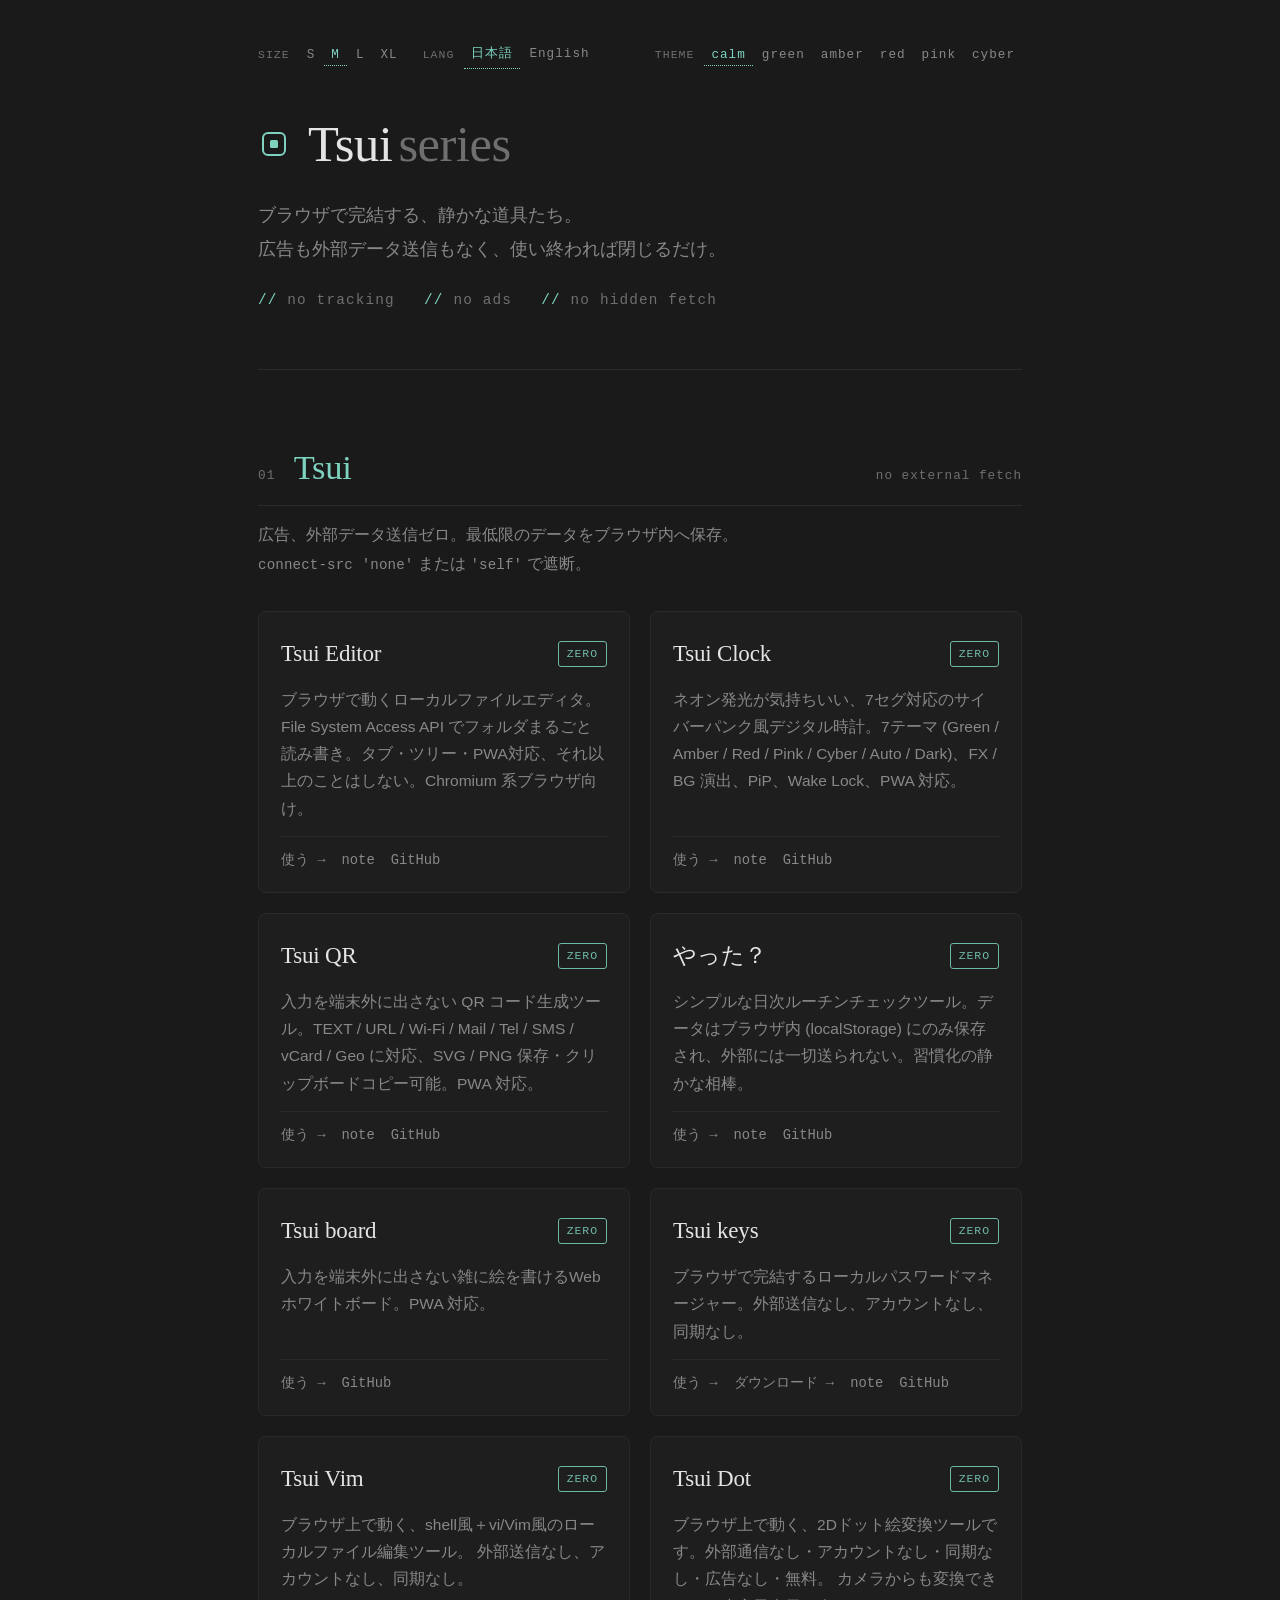
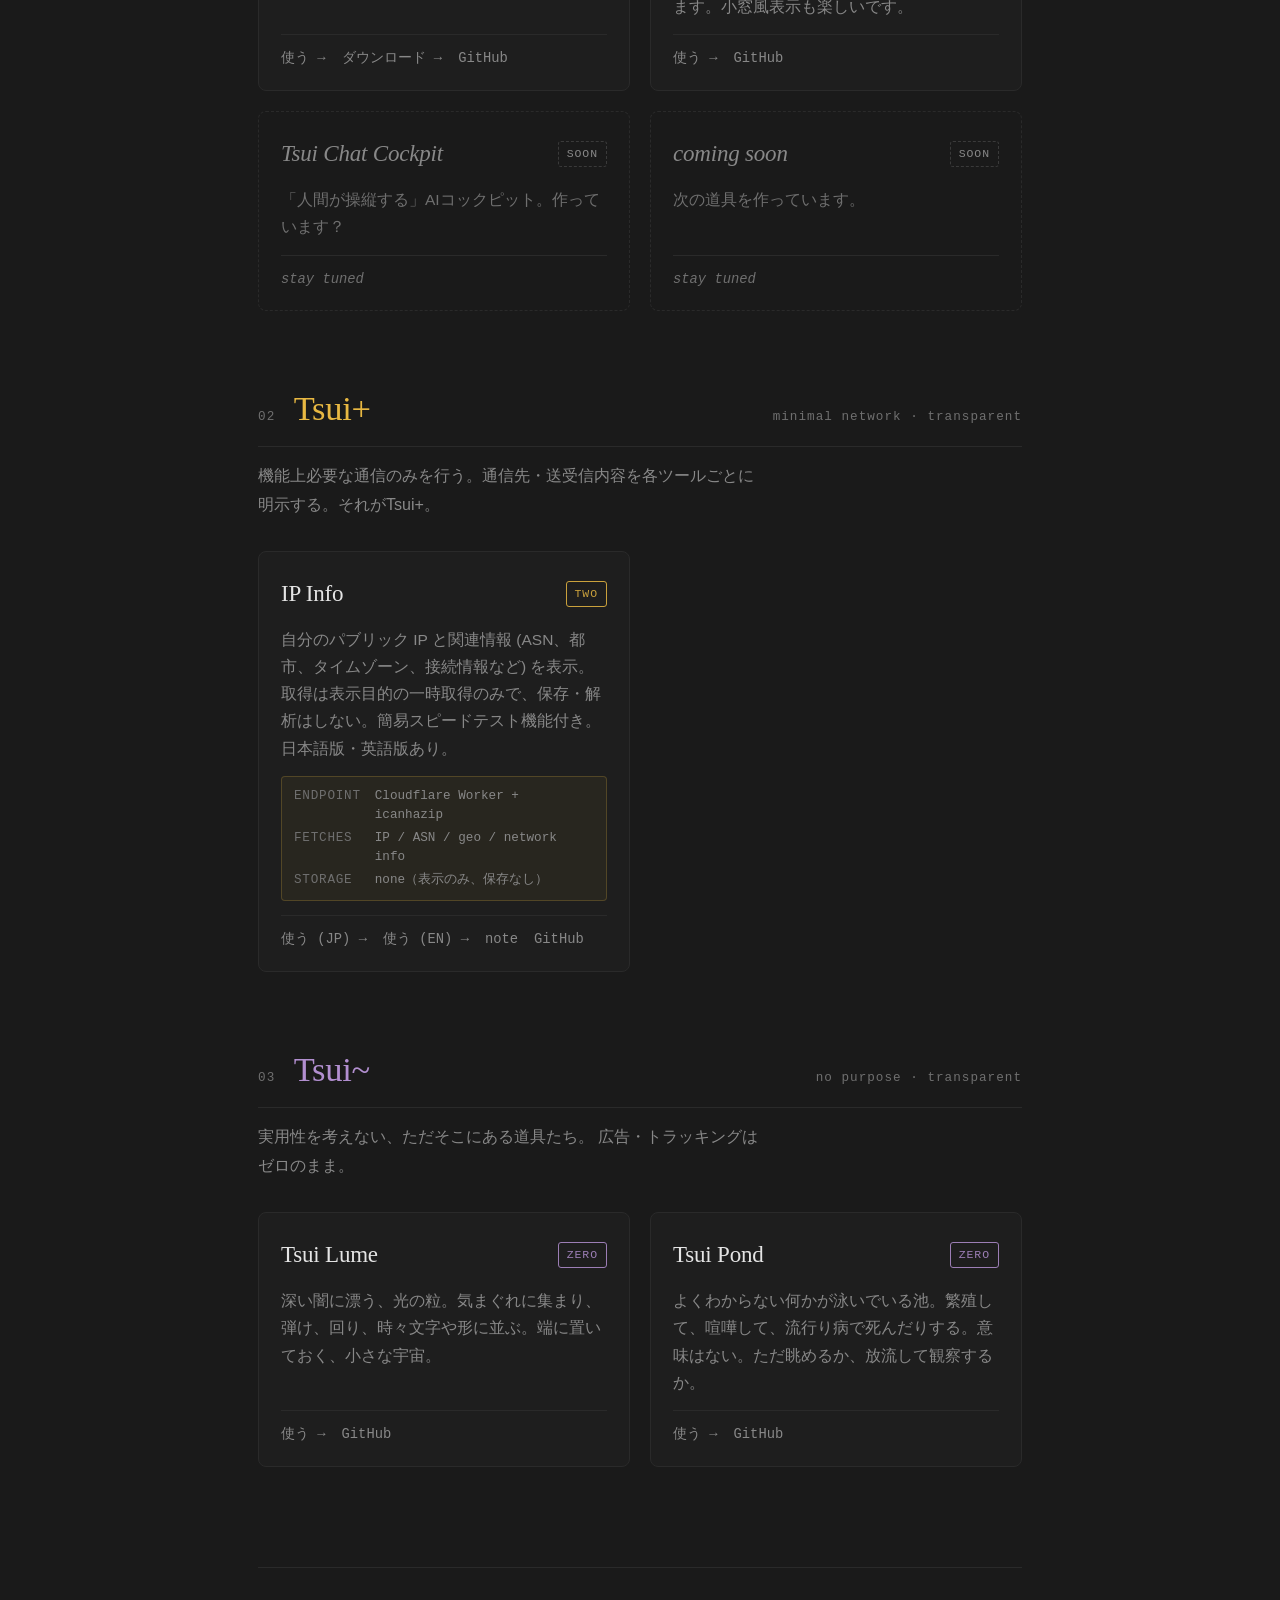
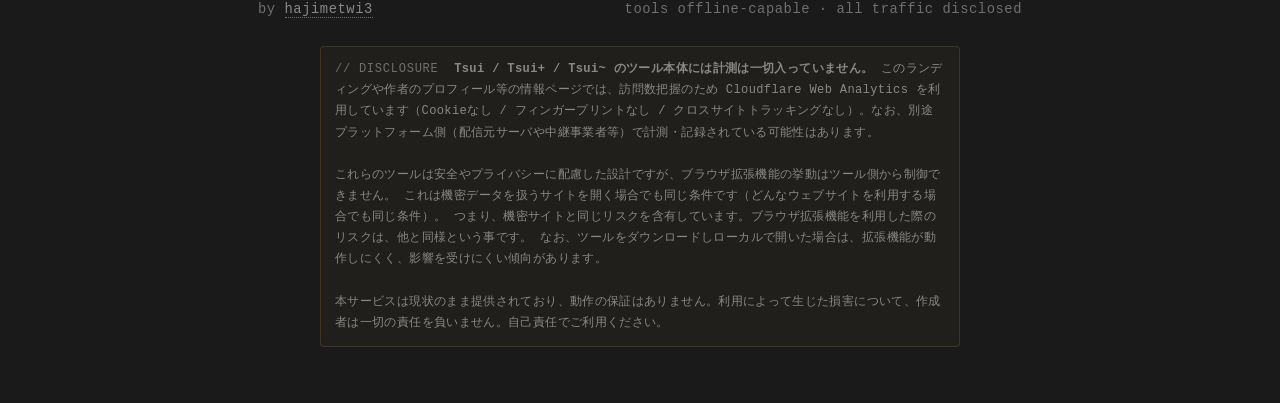
==== commit c6cb5c9b: "Update index.html" ====
--- a/docs/Tsui-series/index.html
+++ b/docs/Tsui-series/index.html
@@ -1,4 +1,5 @@
 <!DOCTYPE html>
+<!-- Tsui series landing (JP) — EN edition: index.en.html -->
 <html lang="ja" data-size="M">
 <head>
 <meta charset="UTF-8">
@@ -20,6 +21,9 @@
 <meta name="theme-color" content="#1a1a1a">
 <meta name="description" content="Tsui series — 静かな道具たち。ブラウザで完結、広告なし、プライバシー配慮。">
 <meta http-equiv="Content-Security-Policy" content="default-src 'none'; script-src 'self' 'unsafe-inline' https://static.cloudflareinsights.com; style-src 'self' 'unsafe-inline'; img-src 'self' data:; font-src 'self' data:; connect-src https://cloudflareinsights.com; base-uri 'none'; form-action 'none';">
+<link rel="alternate" hreflang="ja" href="./index.html">
+<link rel="alternate" hreflang="en" href="./index.en.html">
+<link rel="alternate" hreflang="x-default" href="./index.html">
 <link rel="icon" href="data:image/svg+xml,%3Csvg xmlns='http://www.w3.org/2000/svg' viewBox='0 0 32 32'%3E%3Crect width='32' height='32' rx='6' fill='%231a1a1a'/%3E%3Crect x='7' y='7' width='18' height='18' rx='4' fill='none' stroke='%237dd3c0' stroke-width='2'/%3E%3Crect x='13' y='13' width='6' height='6' rx='1' fill='%237dd3c0'/%3E%3C/svg%3E">
 <title>Tsui series — 静かな道具たち</title>
 <style>
@@ -131,7 +135,7 @@
     border-bottom-color: var(--accent);
   }
 
-  /* ========== Size switch (theme-switch と同じ見た目、位置は左) ========== */
+  /* ========== Size / Lang switch (theme-switch と同じ見た目) ========== */
 
   .top-controls {
     display: flex;
@@ -142,7 +146,15 @@
     flex-wrap: wrap;
   }
 
-  .size-switch {
+  .controls-left {
+    display: flex;
+    align-items: center;
+    gap: 18px;
+    flex-wrap: wrap;
+  }
+
+  .size-switch,
+  .lang-switch {
     display: flex;
     align-items: center;
     gap: 2px;
@@ -151,14 +163,16 @@
     letter-spacing: 0.08em;
   }
 
-  .size-switch .size-label {
+  .size-switch .size-label,
+  .lang-switch .lang-label {
     color: var(--fg-faint);
     margin-right: 8px;
     font-size: calc(10px * var(--fs-scale));
     text-transform: uppercase;
   }
 
-  .size-switch button {
+  .size-switch button,
+  .lang-switch a {
     background: transparent;
     border: none;
     color: var(--fg-dim);
@@ -169,11 +183,15 @@
     padding: 3px 7px;
     border-bottom: 1px dotted transparent;
     transition: color 0.2s, border-color 0.2s;
-  }
-
-  .size-switch button:hover { color: var(--fg); }
-
-  .size-switch button.active {
+    text-decoration: none;
+    display: inline-block;
+  }
+
+  .size-switch button:hover,
+  .lang-switch a:hover { color: var(--fg); }
+
+  .size-switch button.active,
+  .lang-switch a[aria-current="page"] {
     color: var(--accent);
     border-bottom-color: var(--accent);
   }
@@ -493,6 +511,7 @@
 
   .theme-switch button:focus-visible,
   .size-switch button:focus-visible,
+  .lang-switch a:focus-visible,
   .tool-links a:focus-visible,
   footer a:focus-visible,
   .analytics-note a:focus-visible {
@@ -514,8 +533,11 @@
     .brand { gap: 14px; }
     .brand svg { width: 26px; height: 26px; }
     .top-controls { margin-bottom: 32px; flex-direction: column; align-items: flex-start; gap: 8px; }
-    .theme-switch, .size-switch { justify-content: flex-start; flex-wrap: wrap; }
-    .theme-switch .theme-label, .size-switch .size-label { display: none; }
+    .controls-left { gap: 12px; }
+    .theme-switch, .size-switch, .lang-switch { justify-content: flex-start; flex-wrap: wrap; }
+    .theme-switch .theme-label,
+    .size-switch .size-label,
+    .lang-switch .lang-label { display: none; }
   }
 
   @media (prefers-reduced-motion: reduce) {
@@ -526,16 +548,23 @@
 <body>
 <div class="container">
 
-  <!-- ========== Top controls (size / theme) ========== -->
+  <!-- ========== Top controls (size / lang / theme) ========== -->
   <div class="top-controls">
-    <div class="size-switch" role="group" aria-label="font size">
-      <span class="size-label">size</span>
-      <button type="button" data-size="S">S</button>
-      <button type="button" data-size="M" class="active">M</button>
-      <button type="button" data-size="L">L</button>
-      <button type="button" data-size="XL">XL</button>
+    <div class="controls-left">
+      <div class="size-switch" role="group" aria-label="文字サイズ">
+        <span class="size-label">size</span>
+        <button type="button" data-size="S">S</button>
+        <button type="button" data-size="M" class="active">M</button>
+        <button type="button" data-size="L">L</button>
+        <button type="button" data-size="XL">XL</button>
+      </div>
+      <div class="lang-switch" role="group" aria-label="言語">
+        <span class="lang-label">lang</span>
+        <a href="./index.html" hreflang="ja" aria-current="page">日本語</a>
+        <a href="./index.en.html" hreflang="en">English</a>
+      </div>
     </div>
-    <div class="theme-switch" role="group" aria-label="neon theme (Tsui Clock互換)">
+    <div class="theme-switch" role="group" aria-label="ネオンテーマ (Tsui Clock互換)">
       <span class="theme-label">theme</span>
       <button type="button" data-theme="calm" class="active">calm</button>
       <button type="button" data-theme="green">green</button>
@@ -633,7 +662,7 @@
         </nav>
       </article>
 
-      <!-- Tsui QR -->
+      <!-- Tsui board -->
       <article class="tool">
         <div class="tool-head">
           <h3>Tsui board</h3>
@@ -654,7 +683,7 @@
         </div>
         <p class="desc">ブラウザで完結するローカルパスワードマネージャー。外部送信なし、アカウントなし、同期なし。</p>
         <nav class="tool-links">
-          <a href="https://tsuikeys.pages.dev/">使う →</a> 
+          <a href="https://tsuikeys.pages.dev/">使う →</a>
           <a href="https://github.com/hajimetwi3/Tsui-keys/releases/latest">ダウンロード →</a>
           <a href="https://note.com/hajimetwi3/n/nece01928dc72">note</a>
           <a href="https://github.com/hajimetwi3/Tsui-keys">GitHub</a>
@@ -669,13 +698,13 @@
         </div>
         <p class="desc">ブラウザ上で動く、shell風＋vi/Vim風のローカルファイル編集ツール。 外部送信なし、アカウントなし、同期なし。</p>
         <nav class="tool-links">
-          <a href="https://tsuivim.pages.dev/">使う →</a> 
+          <a href="https://tsuivim.pages.dev/">使う →</a>
           <a href="https://github.com/hajimetwi3/Tsui-vim/releases/latest">ダウンロード →</a>
           <a href="https://github.com/hajimetwi3/Tsui-vim/">GitHub</a>
         </nav>
       </article>
 
-      <!-- Tsui Vim -->
+      <!-- Tsui Dot -->
       <article class="tool">
         <div class="tool-head">
           <h3>Tsui Dot</h3>
@@ -684,13 +713,13 @@
         <p class="desc">ブラウザ上で動く、2Dドット絵変換ツールです。外部通信なし・アカウントなし・同期なし・広告なし・無料。
 カメラからも変換できます。小窓風表示も楽しいです。</p>
         <nav class="tool-links">
-          <a href="https://tsuidot.pages.dev/">使う →</a> 
+          <a href="https://tsuidot.pages.dev/">使う →</a>
           <a href="https://github.com/hajimetwi3/Tsui-dot/">GitHub</a>
         </nav>
       </article>
-      
+
       <!-- Coming soon -->
-      <article class="tool coming-soon" aria-label="coming soon">
+      <article class="tool coming-soon" aria-label="準備中">
         <div class="tool-head">
           <h3>Tsui Chat Cockpit</h3>
           <span class="badge badge-wip">soon</span>
@@ -701,9 +730,9 @@
         </nav>
       </article>
 
-      
+
       <!-- Coming soon -->
-      <article class="tool coming-soon" aria-label="coming soon">
+      <article class="tool coming-soon" aria-label="準備中">
         <div class="tool-head">
           <h3>coming soon</h3>
           <span class="badge badge-wip">soon</span>
@@ -803,7 +832,7 @@
   </footer>
 
   <!-- ========== Analytics disclosure ========== -->
-  <aside class="analytics-note" aria-label="analytics disclosure">
+  <aside class="analytics-note" aria-label="計測の開示">
     <span class="label">// disclosure</span>
     <strong style="color:var(--fg-dim)">Tsui / Tsui+ / Tsui~ のツール本体には計測は一切入っていません。</strong>
     このランディングや作者のプロフィール等の情報ページでは、訪問数把握のため Cloudflare Web Analytics を利用しています（Cookieなし / フィンガープリントなし / クロスサイトトラッキングなし）。なお、別途プラットフォーム側（配信元サーバや中継事業者等）で計測・記録されている可能性はあります。<br><br>
@@ -812,7 +841,7 @@
     つまり、機密サイトと同じリスクを含有しています。ブラウザ拡張機能を利用した際のリスクは、他と同様という事です。
     なお、ツールをダウンロードしローカルで開いた場合は、拡張機能が動作しにくく、影響を受けにくい傾向があります。<br><br>
     本サービスは現状のまま提供されており、動作の保証はありません。利用によって生じた損害について、作成者は一切の責任を負いません。自己責任でご利用ください。
-    
+
   </aside>
 
 </div>
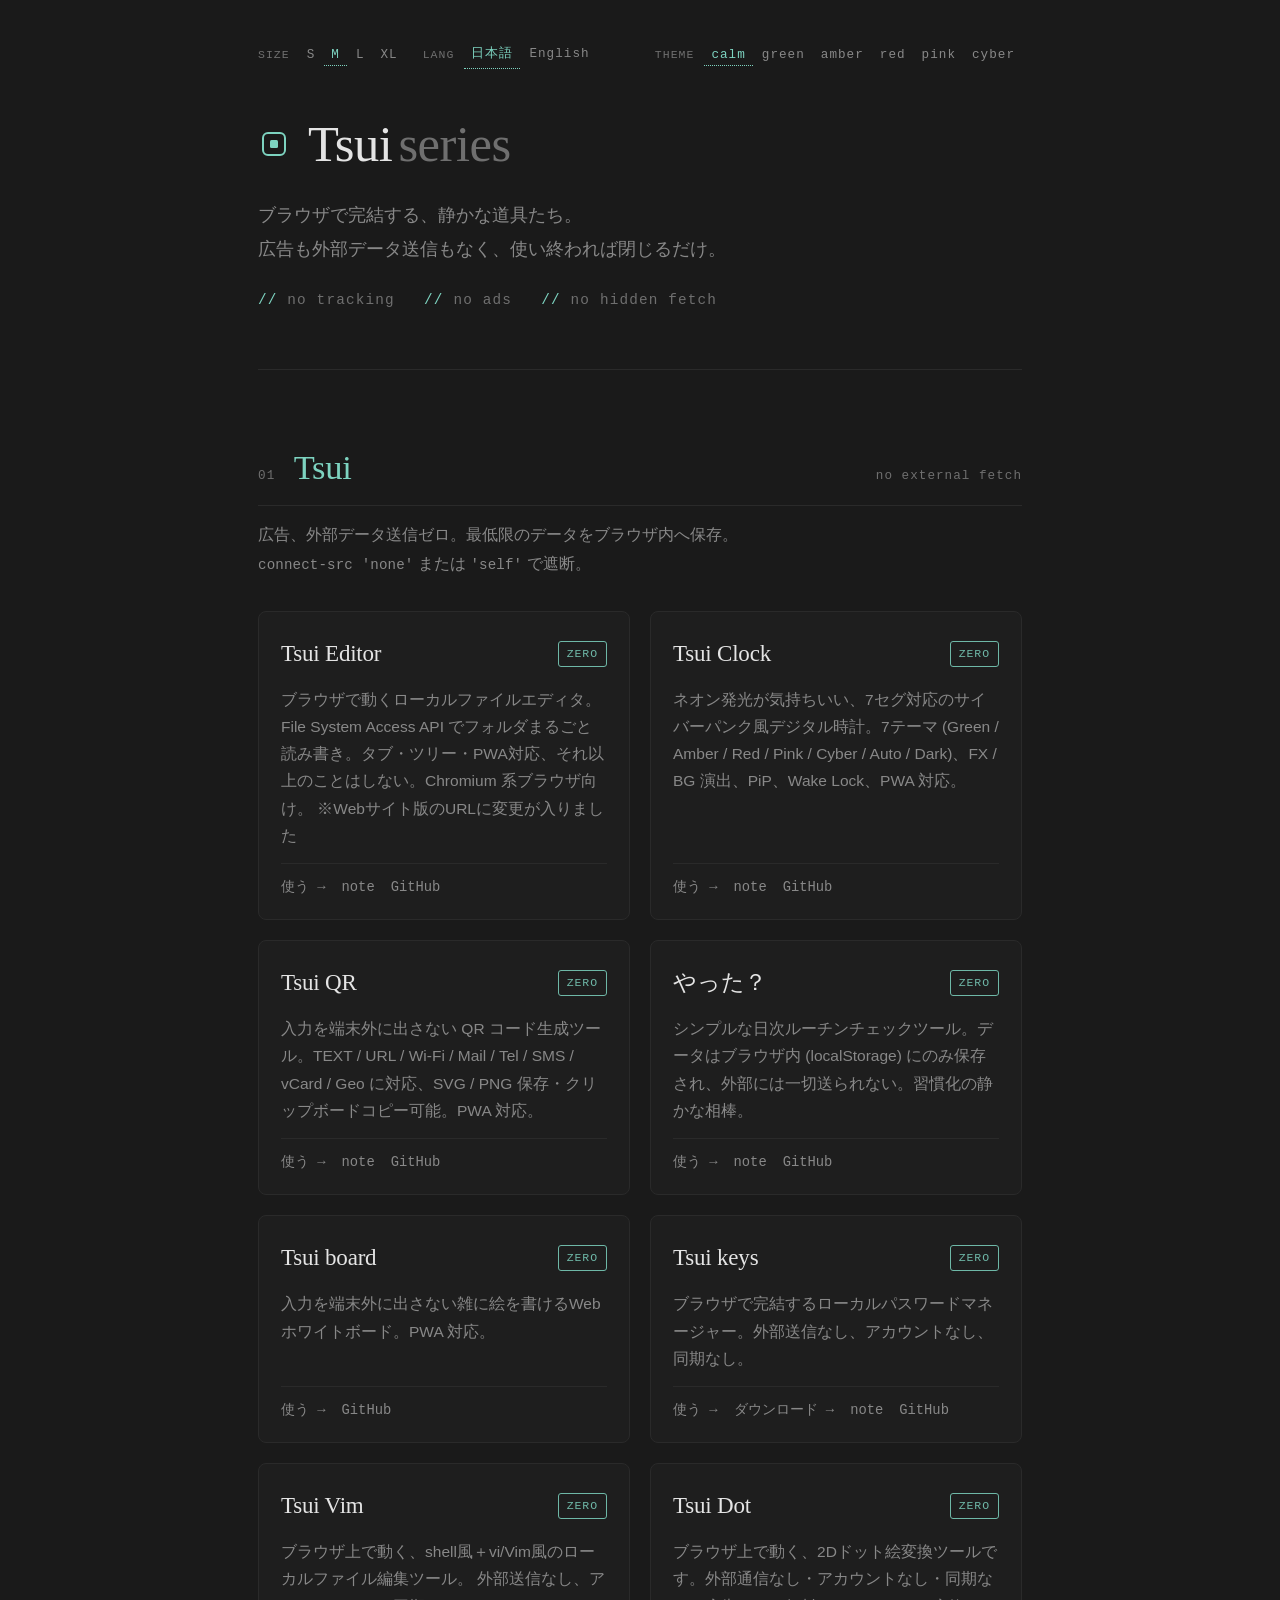
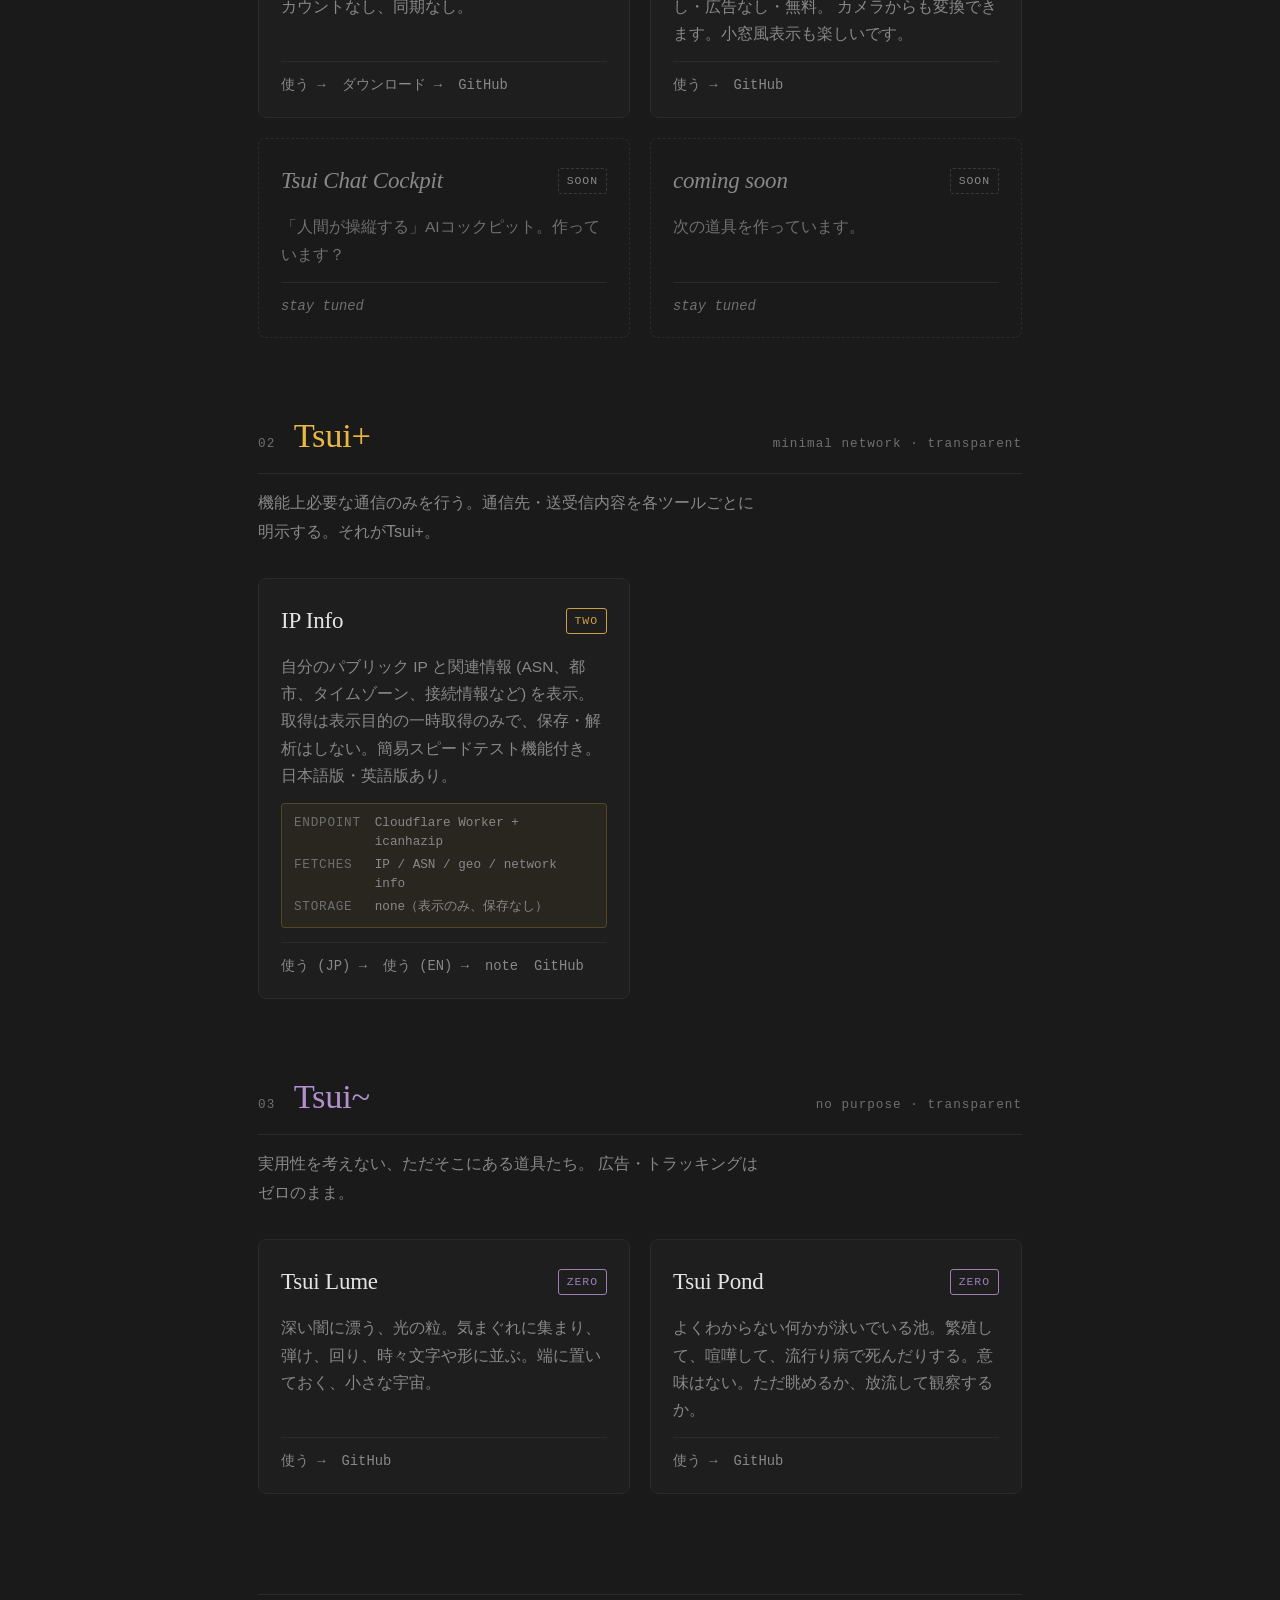
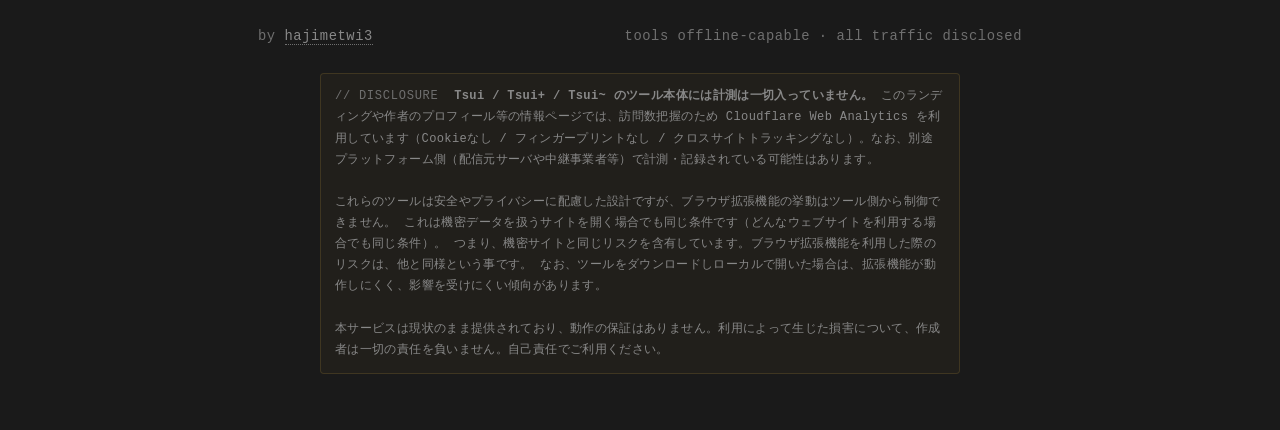
==== commit fba74283: "Update index.html" ====
--- a/docs/Tsui-series/index.html
+++ b/docs/Tsui-series/index.html
@@ -612,9 +612,10 @@
           <h3>Tsui Editor</h3>
           <span class="badge badge-pure">Zero</span>
         </div>
-        <p class="desc">ブラウザで動くローカルファイルエディタ。File System Access API でフォルダまるごと読み書き。タブ・ツリー・PWA対応、それ以上のことはしない。Chromium 系ブラウザ向け。</p>
-        <nav class="tool-links">
-          <a href="https://hajimetwi3.github.io/misc/tools/tsui-editor/tsui-editor.html">使う →</a>
+        <p class="desc">ブラウザで動くローカルファイルエディタ。File System Access API でフォルダまるごと読み書き。タブ・ツリー・PWA対応、それ以上のことはしない。Chromium 系ブラウザ向け。
+          ※Webサイト版のURLに変更が入りました</p>
+        <nav class="tool-links">
+          <a href="https://tsuieditor.pages.dev/">使う →</a>
           <a href="https://note.com/hajimetwi3/n/n5a3475a672c0">note</a>
           <a href="https://github.com/hajimetwi3/misc/tree/main/docs/tools/tsui-editor">GitHub</a>
         </nav>
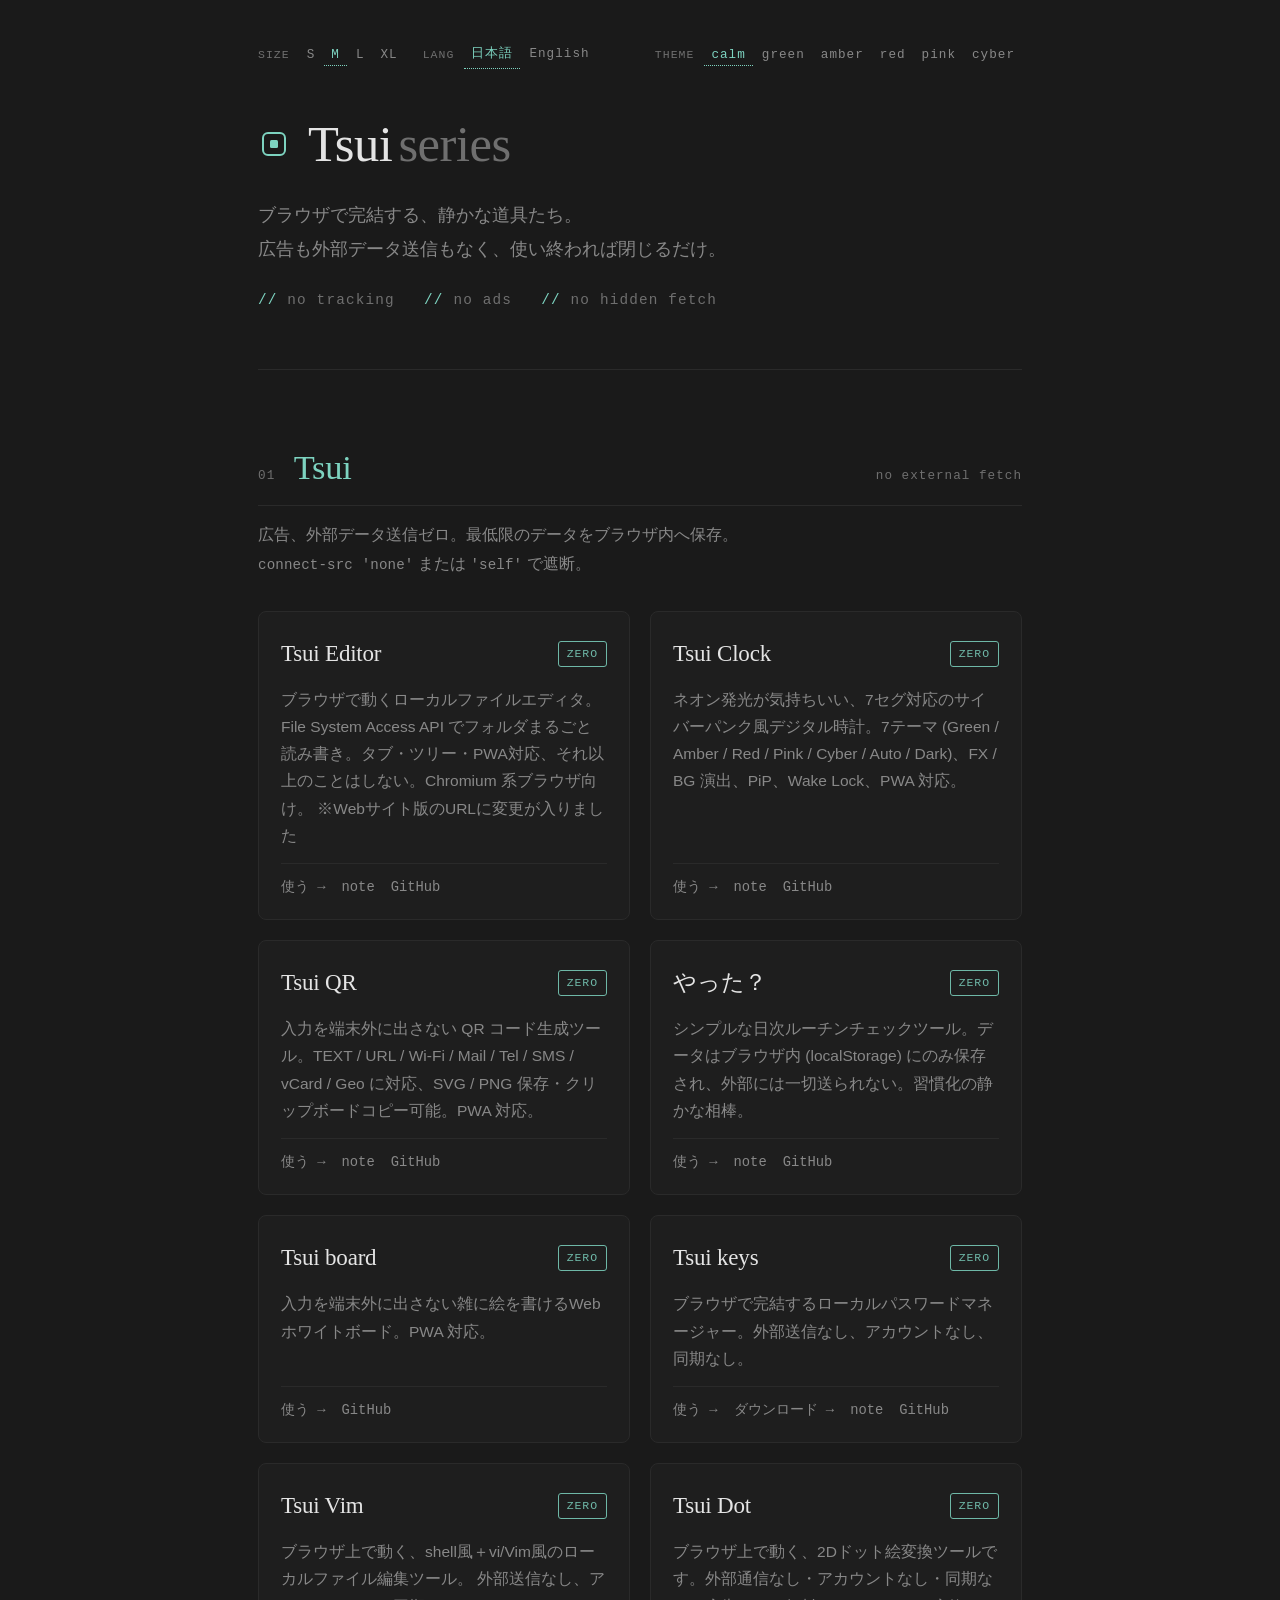
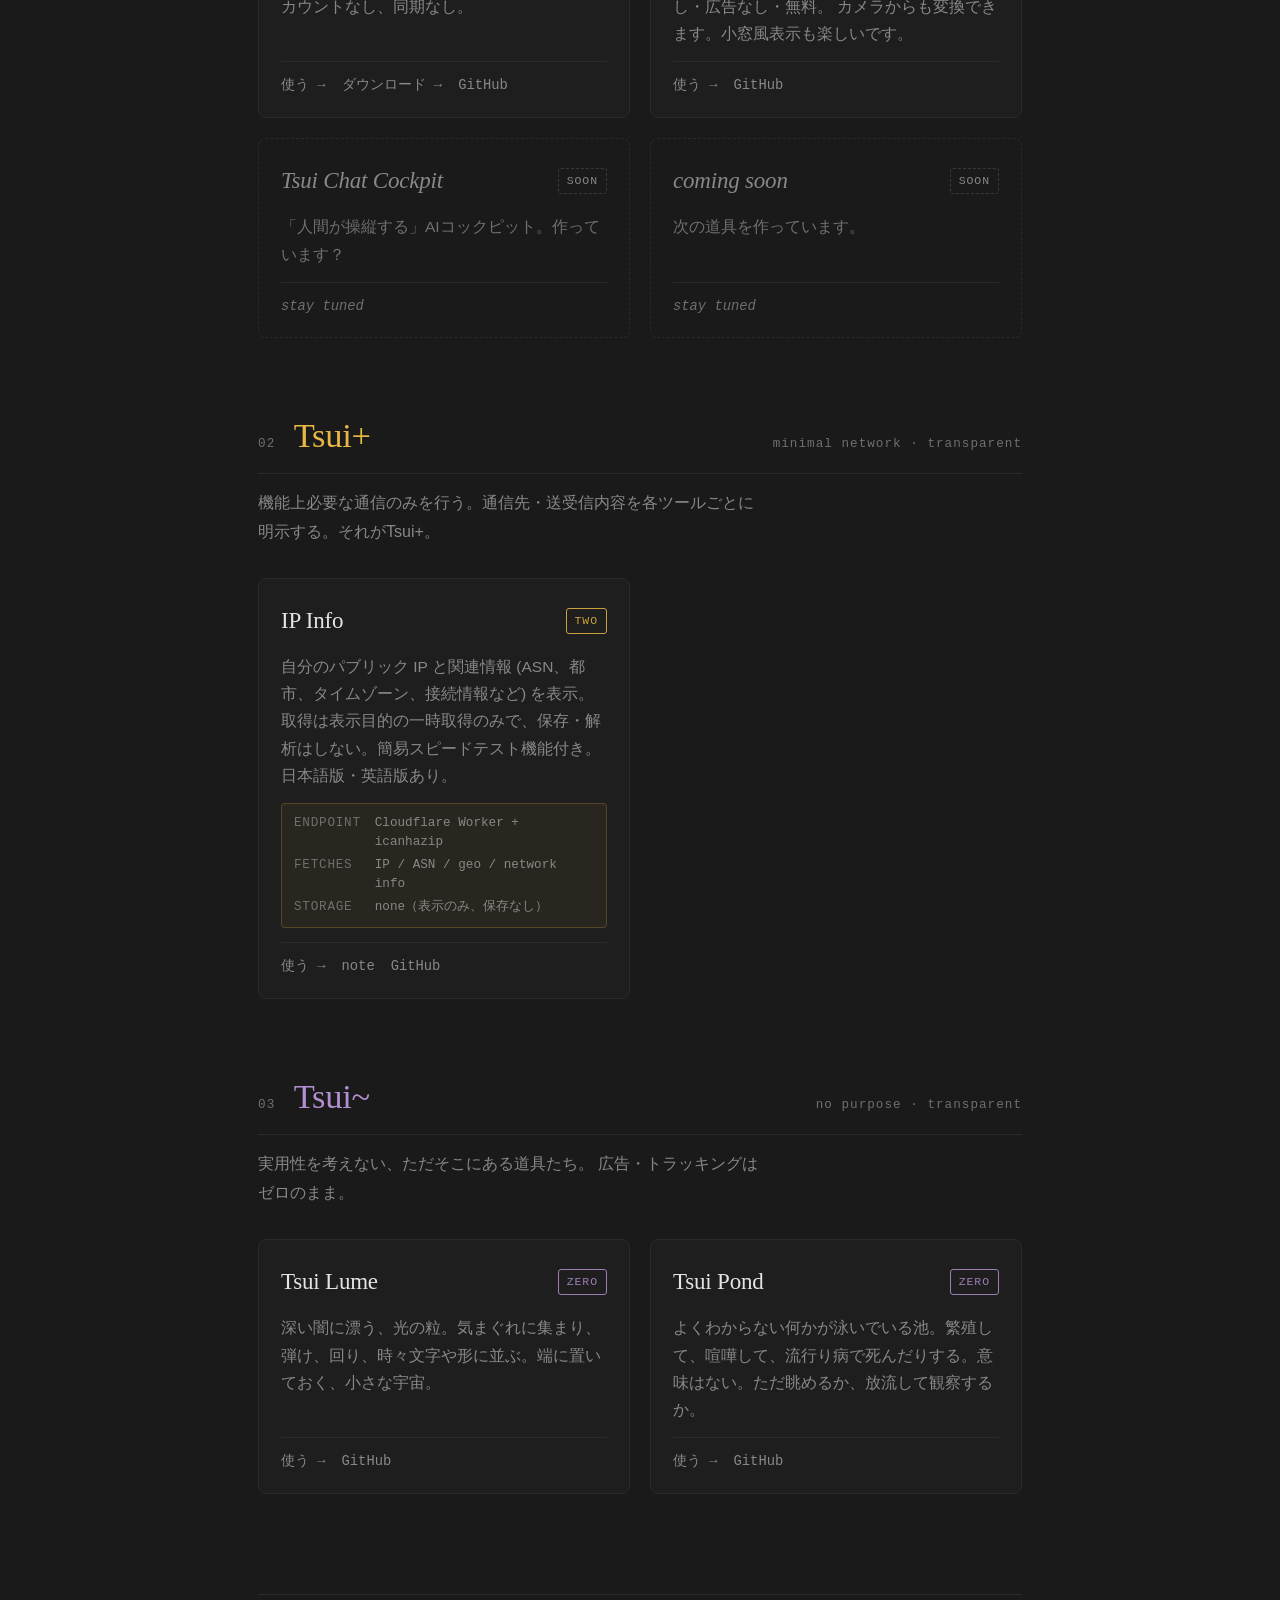
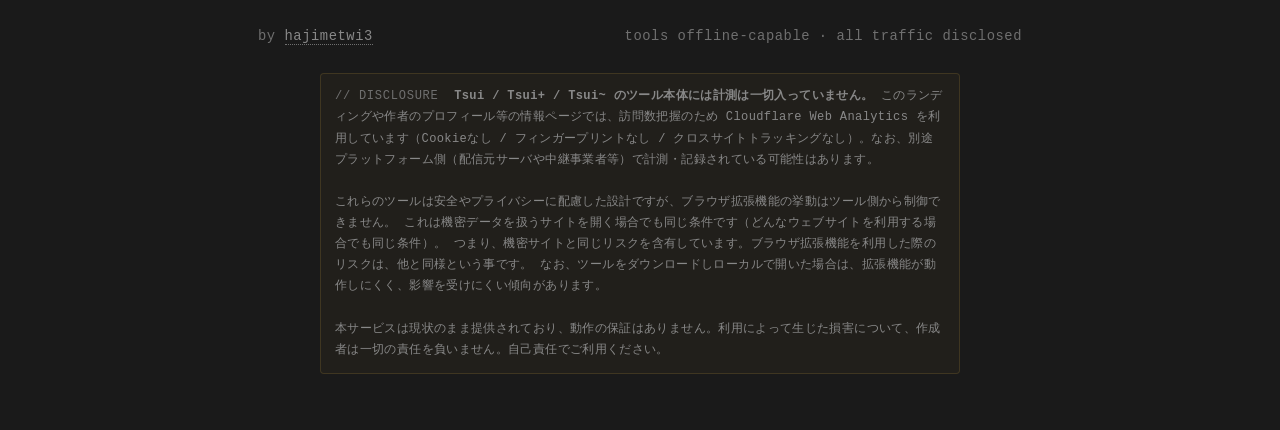
==== commit 979ca392: "Update index.html" ====
--- a/docs/Tsui-series/index.html
+++ b/docs/Tsui-series/index.html
@@ -773,8 +773,7 @@
           <dt>storage</dt><dd>none（表示のみ、保存なし）</dd>
         </dl>
         <nav class="tool-links">
-          <a href="https://hajimetwi3.github.io/hajimetwi3/tools/showip.html">使う (JP) →</a>
-          <a href="https://hajimetwi3.github.io/hajimetwi3/tools/showip.en.html">使う (EN) →</a>
+          <a href="https://tsuiipinfo.pages.dev/">使う →</a>
           <a href="https://note.com/hajimetwi3/n/nf5467f5481ae">note</a>
           <a href="https://github.com/hajimetwi3/hajimetwi3/blob/main/docs/tools/showip.md">GitHub</a>
         </nav>
@@ -805,7 +804,7 @@
         </div>
         <p class="desc">深い闇に漂う、光の粒。気まぐれに集まり、弾け、回り、時々文字や形に並ぶ。端に置いておく、小さな宇宙。</p>
         <nav class="tool-links">
-          <a href="https://hajimetwi3.github.io/Tsui-Lume/">使う →</a>
+          <a href="https://tsuilume.pages.dev/">使う →</a>
           <a href="https://github.com/hajimetwi3/tsui-lume">GitHub</a>
         </nav>
       </article>
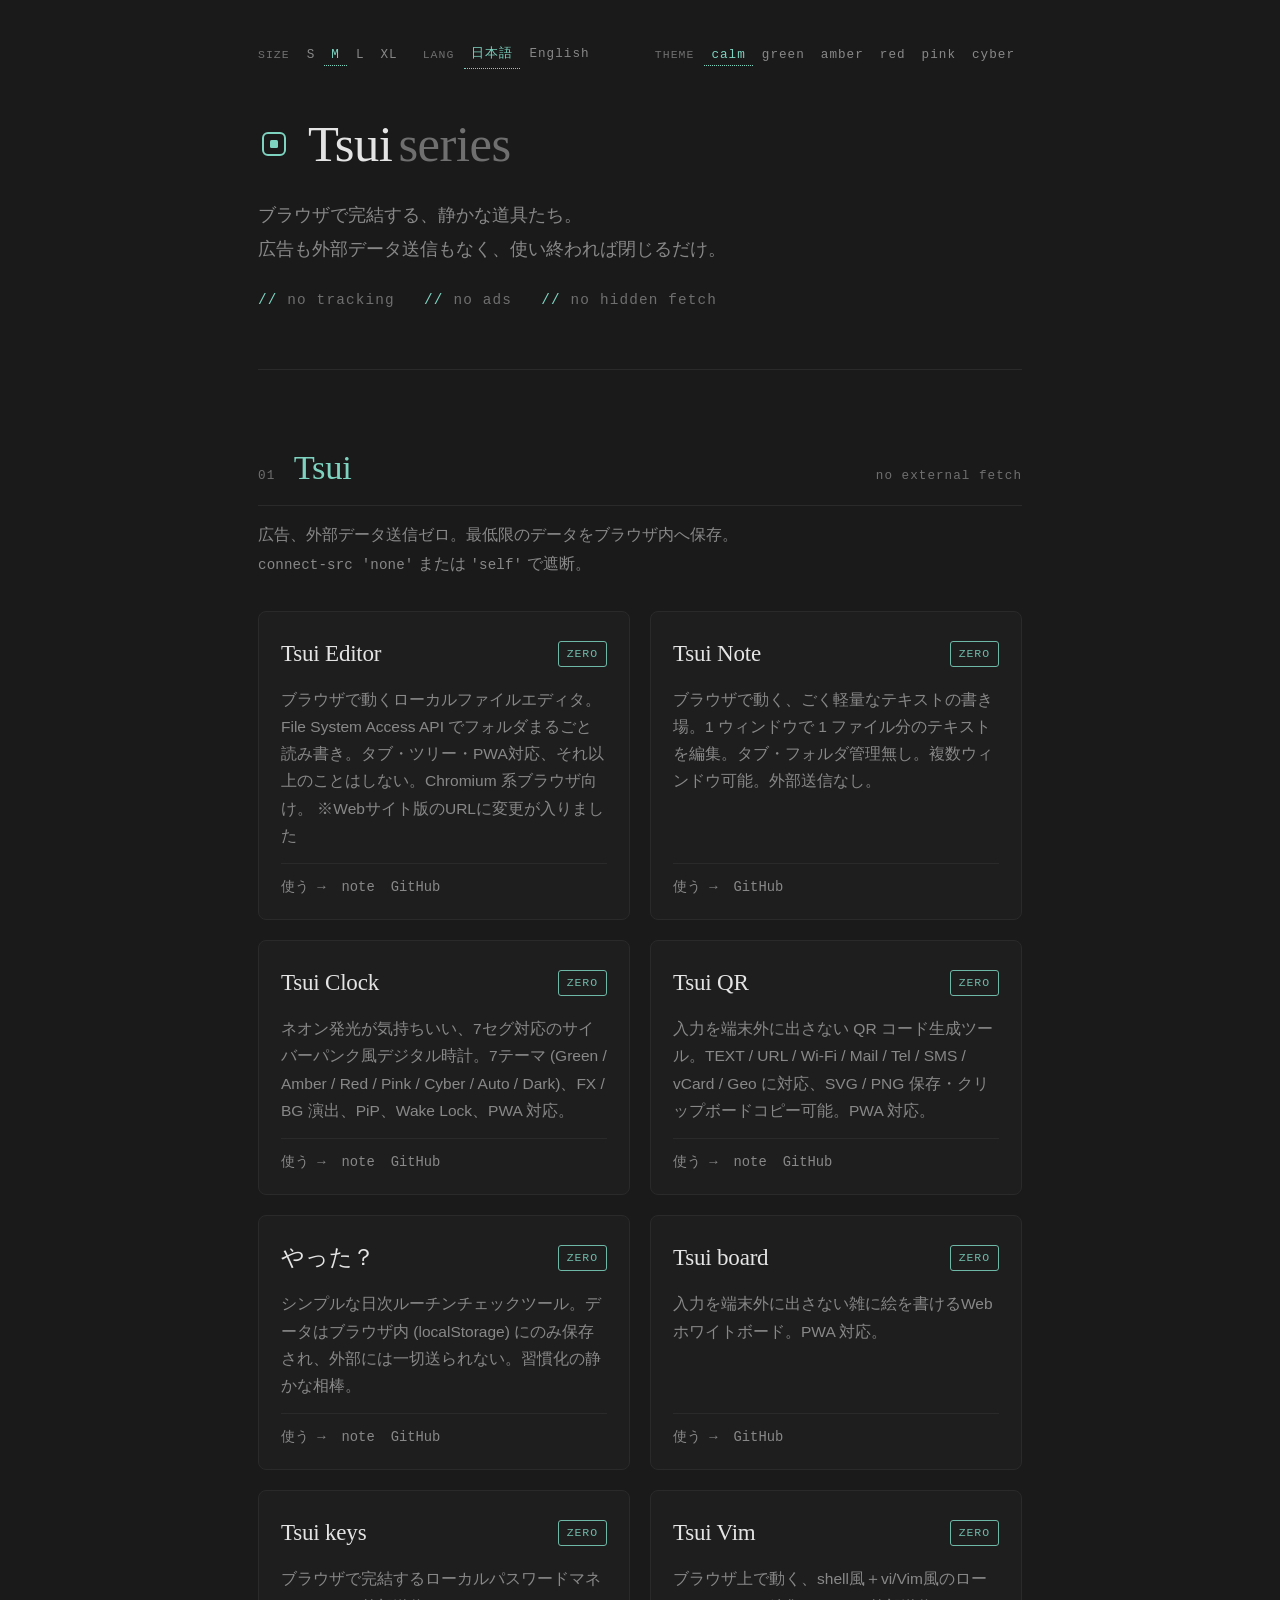
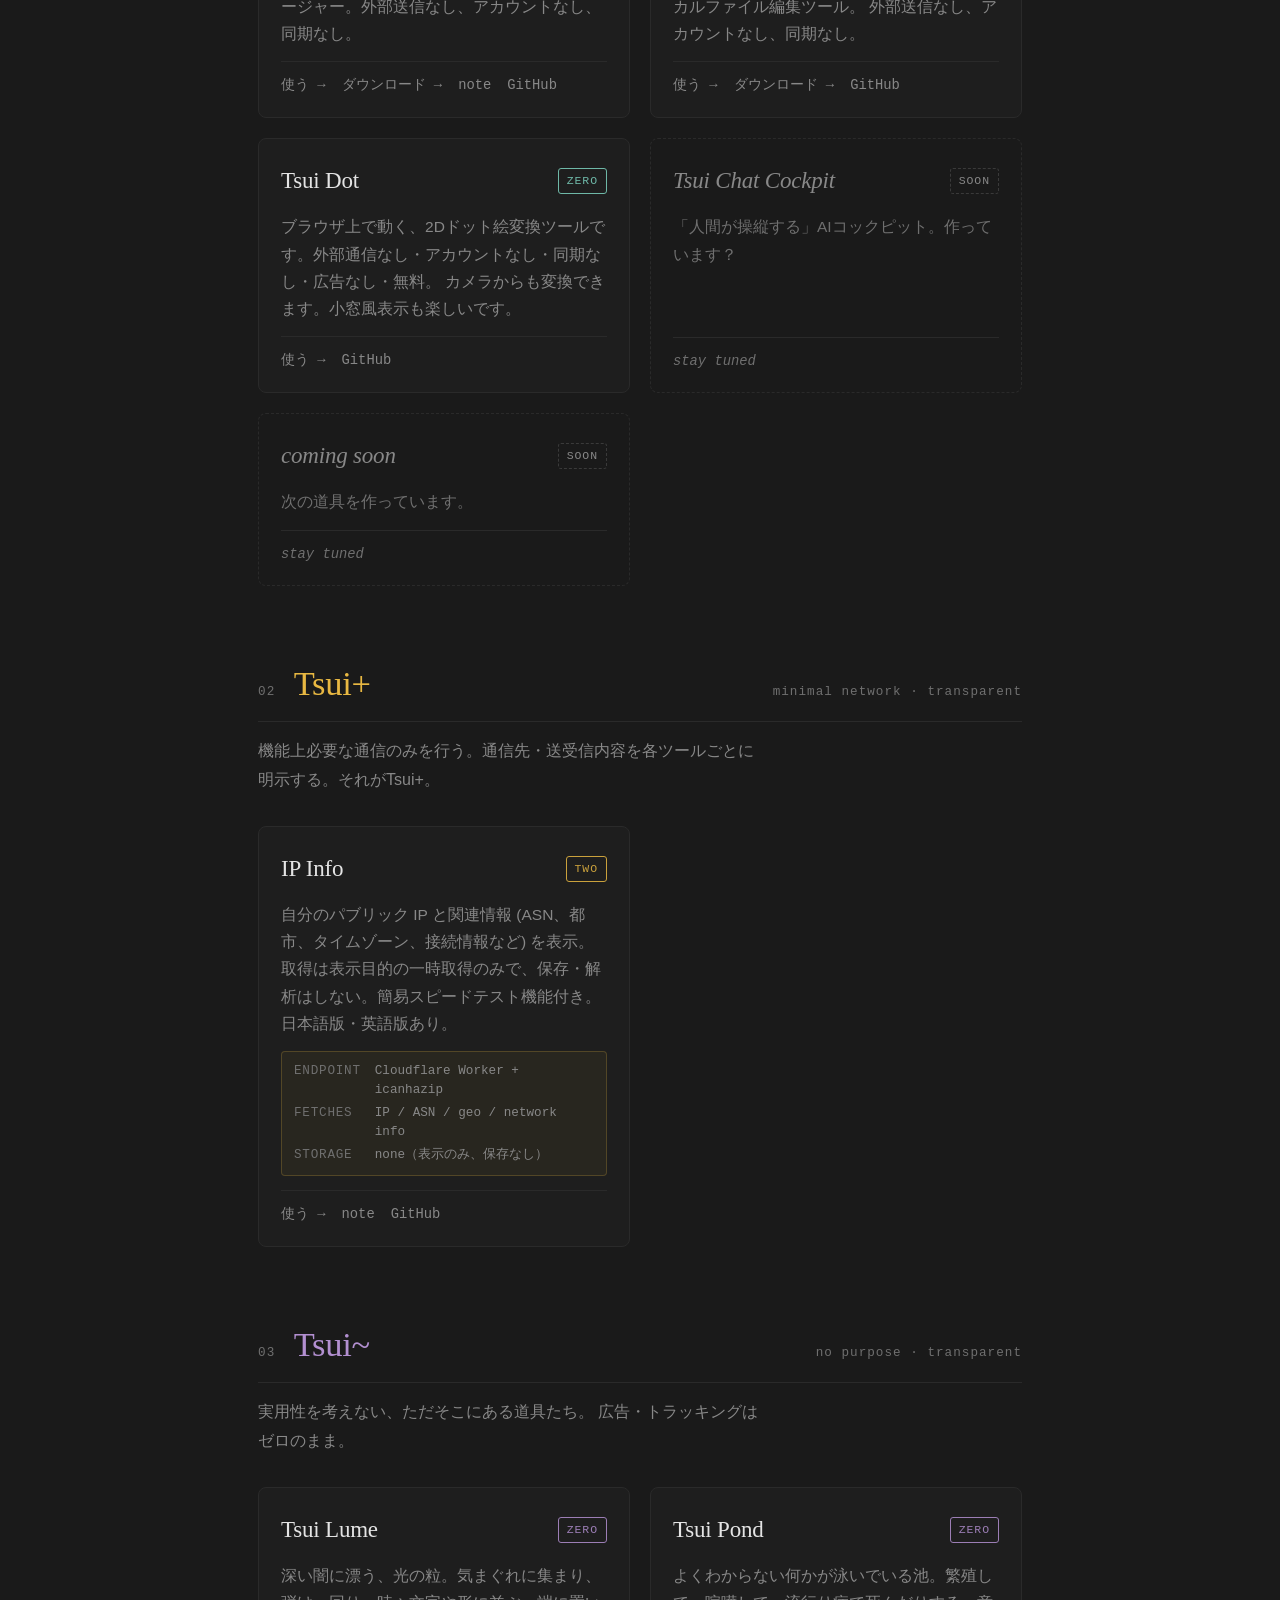
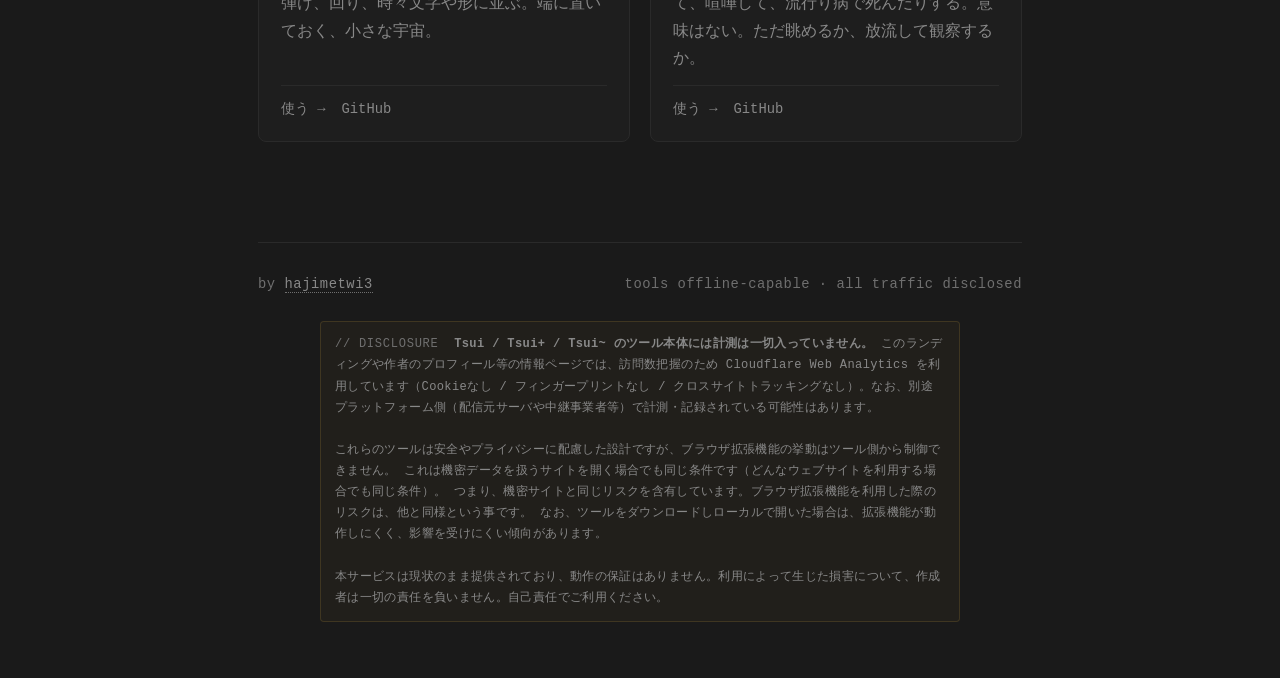
==== commit 7aa75966: "Update index.html" ====
--- a/docs/Tsui-series/index.html
+++ b/docs/Tsui-series/index.html
@@ -621,6 +621,19 @@
         </nav>
       </article>
 
+      <!-- Tsui Note -->
+      <article class="tool">
+        <div class="tool-head">
+          <h3>Tsui Note</h3>
+          <span class="badge badge-pure">Zero</span>
+        </div>
+        <p class="desc">ブラウザで動く、ごく軽量なテキストの書き場。1 ウィンドウで 1 ファイル分のテキストを編集。タブ・フォルダ管理無し。複数ウィンドウ可能。外部送信なし。</p>
+        <nav class="tool-links">
+          <a href="https://tsuinote.pages.dev/">使う →</a>
+          <a href="https://github.com/hajimetwi3/Tsui-note">GitHub</a>
+        </nav>
+      </article>
+
       <!-- Tsui Clock -->
       <article class="tool">
         <div class="tool-head">
@@ -775,7 +788,7 @@
         <nav class="tool-links">
           <a href="https://tsuiipinfo.pages.dev/">使う →</a>
           <a href="https://note.com/hajimetwi3/n/nf5467f5481ae">note</a>
-          <a href="https://github.com/hajimetwi3/hajimetwi3/blob/main/docs/tools/showip.md">GitHub</a>
+          <a href="https://github.com/hajimetwi3/Tsui-ip-info">GitHub</a>
         </nav>
       </article>
 
